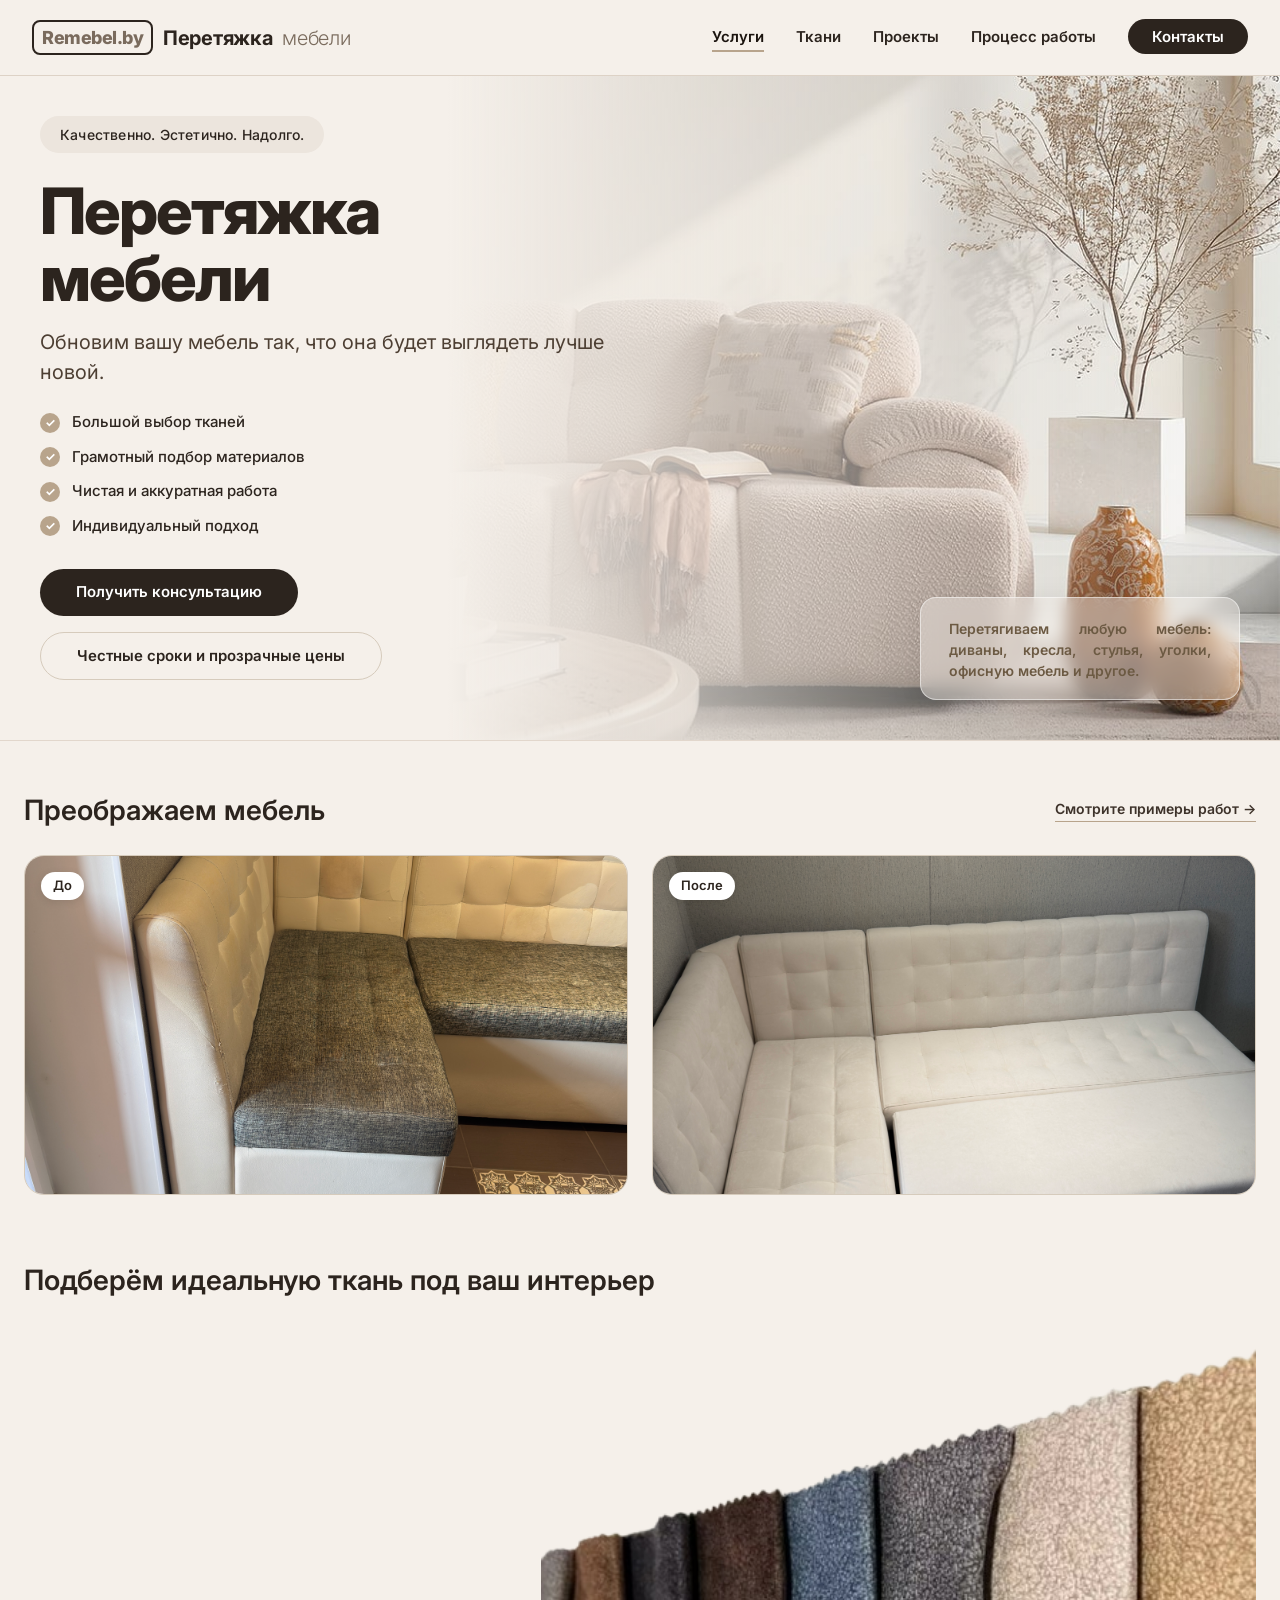
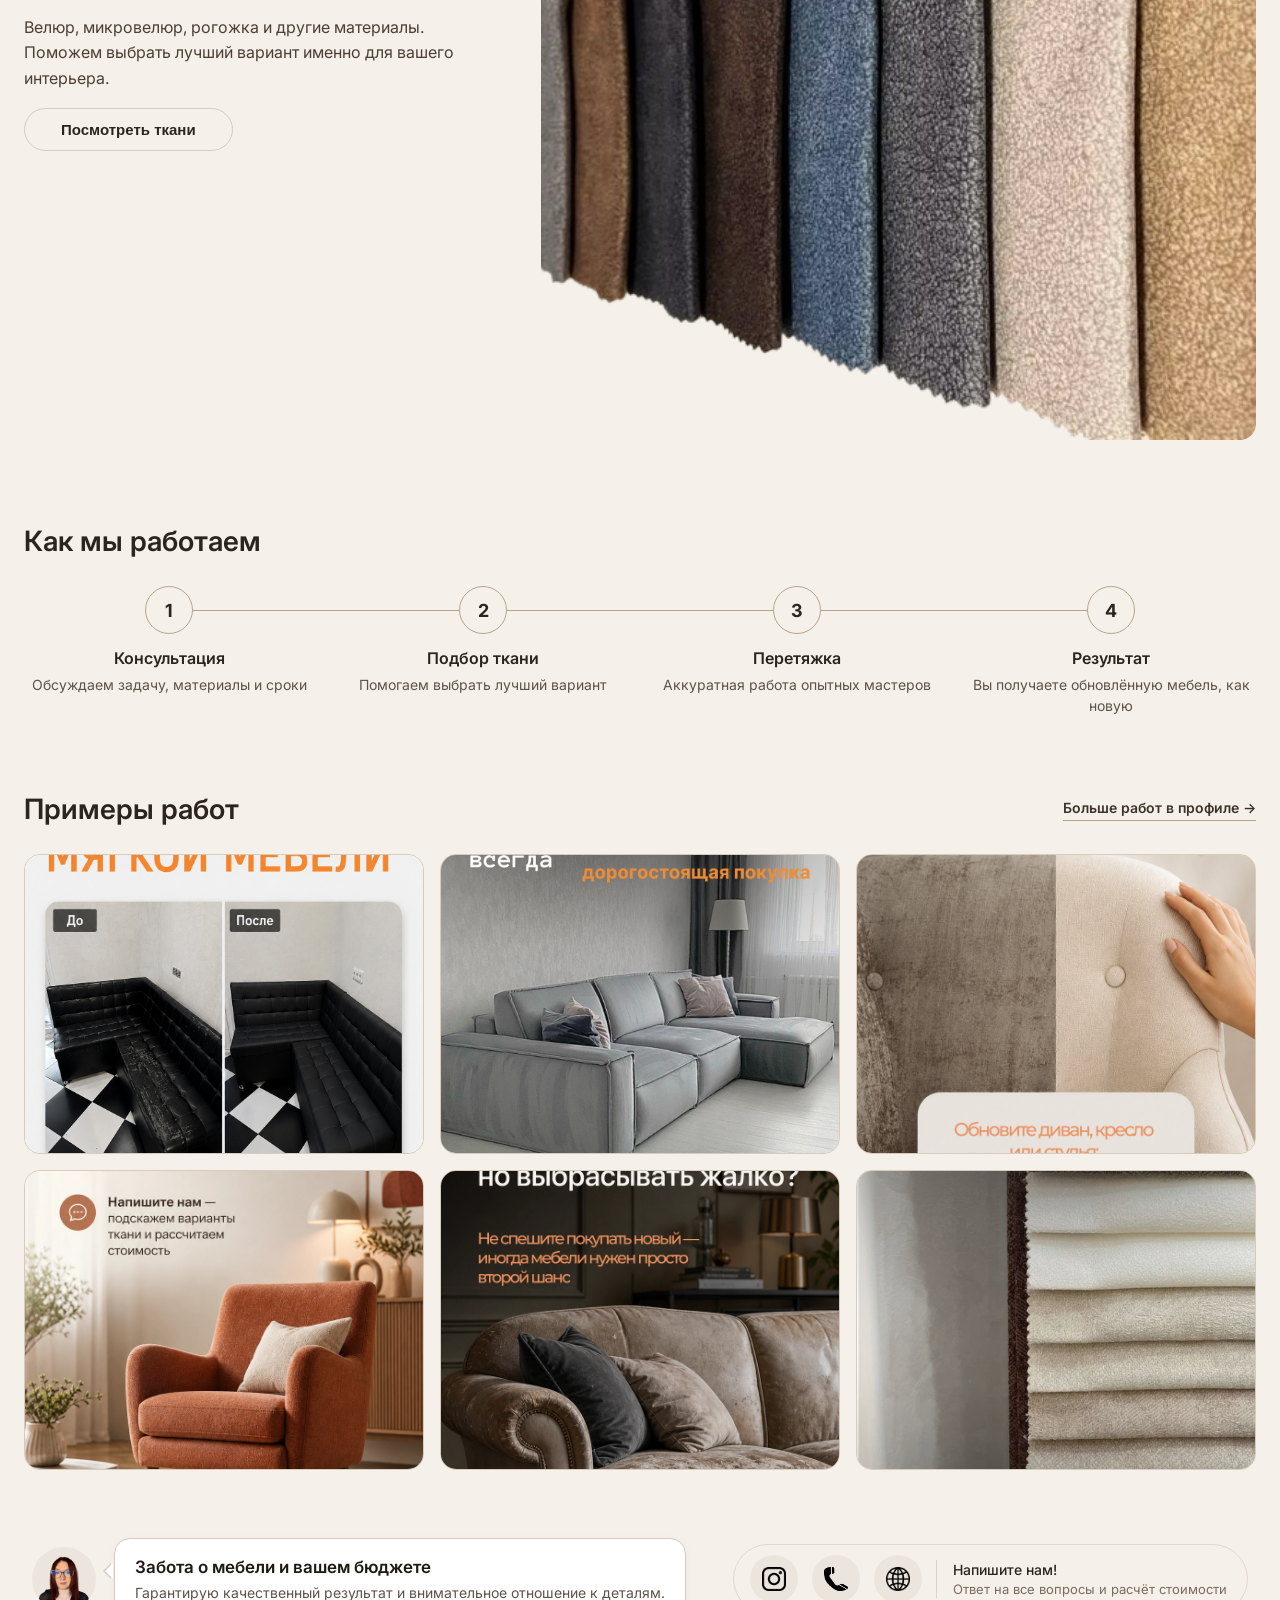
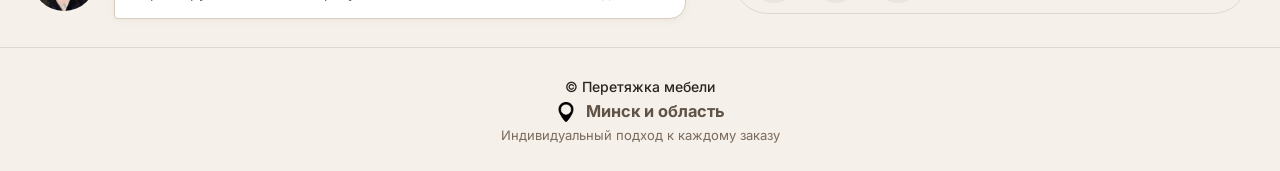
==== main.html @ e18e0e24 "initialization remebel-site" ====
<!DOCTYPE html>
<html lang="ru">
<head>
    <meta charset="UTF-8" />
    <meta name="viewport" content="width=device-width, initial-scale=1.0" />
    <title>Перетяжка мебели | Ремонт мебели</title>
    <link rel="preconnect" href="https://fonts.googleapis.com" />
    <link rel="preconnect" href="https://fonts.gstatic.com" crossorigin />
    <link href="https://fonts.googleapis.com/css2?family=Inter:opsz,wght@14..32,300;14..32,400;14..32,500;14..32,600;14..32,700;14..32,800&display=swap" rel="stylesheet" />
    <style>
        * {
            margin: 0;
            padding: 0;
            box-sizing: border-box;
        }

        body {
            font-family: 'Inter', sans-serif;
            background: #f5f0ea;
            color: #2c241e;
            padding-top: 76px;
            line-height: 1.5;
        }

        .container {
            max-width: 1400px;
            margin: 0 auto;
            padding: 0 24px;
        }

        /* ===== ШАПКА ===== */
        .navbar {
            position: fixed;
            top: 0;
            left: 0;
            width: 100%;
            background: #f5f0ea;
            border-bottom: 1px solid #ddd2c6;
            padding: 0 32px;
            height: 76px;
            display: flex;
            align-items: center;
            justify-content: space-between;
            z-index: 1000;
            font-size: 15px;
        }

        .nav-logo {
            display: flex;
            align-items: center;
            gap: 10px;
            font-weight: 700;
            font-size: 20px;
            color: #2c241e;
            text-decoration: none;
            letter-spacing: -0.3px;
            flex-shrink: 0;
        }

        .nav-logo .logo-icon {
            font-size: 18px;
            display: inline-block;
            border: 2px solid #2c241e;
            border-radius: 8px;
            padding: 2px 8px;
            font-weight: 800;
            letter-spacing: -0.5px;
        }

        .nav-logo span {
            font-weight: 300;
            color: #7a6b5d;
        }

        .nav-links {
            display: flex;
            gap: 32px;
            list-style: none;
            align-items: center;
        }

        .nav-links a {
            text-decoration: none;
            color: #2c241e;
            font-weight: 600;
            font-size: 15px;
            border-bottom: 2px solid transparent;
            padding-bottom: 4px;
            transition: 0.2s;
            white-space: nowrap;
        }

        .nav-links a:hover,
        .nav-links a.active {
            border-bottom-color: #b8a48c;
            color: #1a130e;
        }

        .nav-links .contact-link {
            background: #2c241e;
            color: #fff;
            padding: 8px 24px;
            border-radius: 40px;
            border-bottom: none;
            font-weight: 600;
            transition: background 0.2s;
        }

        .nav-links .contact-link:hover {
            background: #4a3d34;
            border-bottom: none;
        }

        .nav-toggle {
            display: none;
            font-size: 26px;
            background: none;
            border: none;
            cursor: pointer;
            color: #2c241e;
            padding: 8px;
            flex-shrink: 0;
        }

        @media (max-width: 992px) {
            .nav-links {
                gap: 20px;
            }
        }

        @media (max-width: 768px) {
            .navbar {
                padding: 0 16px;
                height: 64px;
                flex-wrap: nowrap;
            }
            body {
                padding-top: 64px;
            }
            .nav-logo {
                font-size: 16px;
            }
            .nav-logo .logo-icon {
                font-size: 14px;
                padding: 1px 6px;
            }

            .nav-links {
                display: none;
                position: absolute;
                top: 64px;
                left: 0;
                width: 100%;
                flex-direction: column;
                align-items: center;
                padding: 20px 16px 24px;
                gap: 14px;
                background: #f5f0ea;
                border-bottom: 1px solid #ddd2c6;
                box-shadow: 0 8px 24px rgba(0, 0, 0, 0.06);
                z-index: 999;
            }
            .nav-links.open {
                display: flex;
            }
            .nav-links a {
                font-size: 16px;
                padding: 6px 0;
                white-space: normal;
            }
            .nav-links .contact-link {
                background: #2c241e;
                color: #fff;
                padding: 10px 32px;
                border-radius: 40px;
                border-bottom: none;
            }
            .nav-links .contact-link:hover {
                background: #4a3d34;
                border-bottom: none;
            }
            .nav-toggle {
                display: block;
            }
        }

        @media (max-width: 480px) {
            .nav-logo {
                font-size: 14px;
                gap: 6px;
            }
            .nav-logo .logo-icon {
                font-size: 12px;
                padding: 1px 5px;
            }
            .navbar {
                padding: 0 12px;
                height: 56px;
            }
            body {
                padding-top: 56px;
            }
            .nav-links {
                top: 56px;
                padding: 16px 12px 20px;
                gap: 12px;
            }
            .nav-links a {
                font-size: 15px;
            }
            .nav-links .contact-link {
                padding: 8px 24px;
                font-size: 14px;
            }
        }

        /* ===== ГЕРОЙ С ОВЕРЛЕЕМ ===== */
        .hero-wrapper {
            position: relative;
            border-bottom: 1px solid #e2d7cc;
            background: #f5f0ea;
        }

        .hero {
            position: relative;
            padding: 40px 0 60px;
            min-height: 500px;
            display: flex;
            align-items: center;
            overflow: hidden;
            background: linear-gradient(90deg, #f5f0ea 35%, rgba(245, 240, 234, 0) 100%), url('./images/diwan.jpg') right center/contain no-repeat;
        }

        .hero-content {
            position: relative;
            z-index: 2;
            width: 100%;
            color: #2c241e;
            text-align: left;
            display: flex;
            justify-content: flex-start;
            padding-left: 40px;
        }

        .hero-inner {
            max-width: 600px;
        }

        .hero .hero-badge {
            display: inline-block;
            background: #ece5dd;
            padding: 8px 20px;
            border-radius: 40px;
            font-size: 14px;
            font-weight: 500;
            color: #2c241e;
            letter-spacing: 0.2px;
            margin-bottom: 24px;
        }

        .hero h1 {
            font-size: 64px;
            font-weight: 800;
            letter-spacing: -2px;
            line-height: 1.05;
            margin-bottom: 16px;
        }

        .hero .subhead {
            font-size: 20px;
            font-weight: 400;
            color: #4d3f33;
            margin-bottom: 24px;
        }

        .hero-features {
            list-style: none;
            margin-bottom: 32px;
            display: flex;
            flex-direction: column;
            gap: 12px;
        }

        .hero-features li {
            display: flex;
            align-items: center;
            gap: 12px;
            font-size: 15px;
            font-weight: 500;
        }

        .hero-features li::before {
            content: '✓';
            display: inline-flex;
            align-items: center;
            justify-content: center;
            width: 20px;
            height: 20px;
            background: #b8a48c;
            border-radius: 50%;
            font-size: 12px;
            font-weight: 700;
            color: #fff;
            flex-shrink: 0;
        }

        .hero-buttons {
            display: flex;
            flex-wrap: wrap;
            gap: 16px;
            align-items: center;
        }

        .btn {
            display: inline-block;
            background: #2c241e;
            color: #fff;
            padding: 12px 36px;
            border-radius: 40px;
            font-weight: 600;
            font-size: 15px;
            text-decoration: none;
            border: none;
            cursor: pointer;
            transition: background 0.2s, transform 0.1s;
            text-align: center;
        }

        .btn:hover {
            background: #4a3d34;
            transform: scale(1.02);
        }

        .btn-outline {
            background: transparent;
            color: #2c241e;
            border: 1px solid #d6cbbc;
        }

        .btn-outline:hover {
            background: #ece5dd;
            border-color: #b8a48c;
        }

        .furniture-label {
            position: absolute;
            bottom: 40px;
            right: 40px;
            z-index: 10;
            background: rgba(245, 240, 234, 0.4);
            backdrop-filter: blur(8px);
            -webkit-backdrop-filter: blur(8px);
            padding: 18px 28px;
            border-radius: 16px;
            border: 1px solid rgba(255, 255, 255, 0.5);
            box-shadow: 0 8px 32px rgba(0, 0, 0, 0.1);
            font-size: 20px;
            font-weight: 600;
            color: #2c241e;
            letter-spacing: -0.3px;
            pointer-events: none;
            max-width: 320px;
            text-align: right;
        }

        .furniture-label small {
            display: block;
            font-weight: 600;
            font-size: 14px;
            text-align: justify;
            color: #6c5a43;
            margin-top: 2px;
            letter-spacing: 0;
        }

        @media (max-width: 1200px) {
            .hero h1 {
                font-size: 52px;
            }
        }

        @media (max-width: 992px) {
            .hero {
                background: #f5f0ea;
                padding: 30px 0 50px;
                min-height: auto;
            }
            .hero-content {
                padding-left: 24px;
            }
            .hero h1 {
                font-size: 44px;
            }
            .hero .subhead {
                font-size: 18px;
            }
            .furniture-label {
                bottom: 24px;
                right: 24px;
                padding: 14px 20px;
                font-size: 17px;
                max-width: 260px;
            }
            .furniture-label small {
                font-size: 13px;
            }
        }

        @media (max-width: 768px) {
            .hero {
                padding: 20px 0 40px;
            }
            .hero-content {
                padding-left: 0;
            }
            .hero-inner {
                max-width: 100%;
            }
            .hero h1 {
                font-size: 36px;
                letter-spacing: -1px;
            }
            .hero .subhead {
                font-size: 17px;
            }
            .hero .hero-badge {
                font-size: 12px;
                padding: 6px 16px;
                margin-bottom: 16px;
            }
            .hero-features li {
                font-size: 14px;
            }
            .hero-buttons {
                flex-direction: column;
                align-items: stretch;
                width: 100%;
            }
            .hero-buttons .btn {
                text-align: center;
                width: 100%;
            }
            .furniture-label {
                position: relative;
                bottom: auto;
                right: auto;
                margin-top: 20px;
                padding: 16px 20px;
                font-size: 16px;
                max-width: 100%;
                text-align: center;
                backdrop-filter: blur(4px);
                -webkit-backdrop-filter: blur(4px);
                border: 1px solid rgba(255, 255, 255, 0.3);
            }
            .furniture-label small {
                text-align: center;
                font-size: 13px;
            }
            .hero-wrapper .container {
                padding: 0 16px;
            }
        }

        @media (max-width: 480px) {
            .hero h1 {
                font-size: 28px;
            }
            .hero .subhead {
                font-size: 15px;
            }
            .hero .hero-badge {
                font-size: 11px;
                padding: 4px 14px;
            }
            .hero-features li {
                font-size: 13px;
                gap: 10px;
            }
            .hero-features li::before {
                width: 18px;
                height: 18px;
                font-size: 10px;
            }
            .btn {
                padding: 10px 24px;
                font-size: 14px;
            }
            .furniture-label {
                padding: 12px 16px;
                font-size: 14px;
            }
            .furniture-label small {
                font-size: 12px;
            }
        }

        /* ===== ОБЩИЕ ===== */
        .section-title {
            font-size: 28px;
            font-weight: 600;
            margin-bottom: 24px;
            display: flex;
            justify-content: space-between;
            align-items: center;
            flex-wrap: wrap;
            gap: 12px;
        }

        .section-link {
            font-size: 14px;
            color: #3d322a;
            text-decoration: none;
            border-bottom: 1px solid #b8a48c;
            padding-bottom: 2px;
            white-space: nowrap;
        }

        .scroll-margin {
            scroll-margin-top: 90px;
        }

        @media (max-width: 768px) {
            .section-title {
                font-size: 22px;
            }
            .section-link {
                font-size: 13px;
                white-space: normal;
            }
        }

        @media (max-width: 480px) {
            .section-title {
                font-size: 19px;
                gap: 8px;
            }
            .section-link {
                font-size: 12px;
            }
            .container {
                padding: 0 16px;
            }
        }

        /* ===== ДО / ПОСЛЕ ===== */
        .ba-section {
            padding: 48px 0 32px;
            background: #f5f0ea;
        }

        .ba-grid {
            display: grid;
            grid-template-columns: 1fr 1fr;
            gap: 24px;
        }

        .ba-card {
            position: relative;
            border-radius: 20px;
            overflow: hidden;
            border: 1px solid #d6cbbc;
            background: #d9cec2;
            aspect-ratio: 16/9;
            cursor: pointer;
        }

        .ba-card img {
            width: 100%;
            height: 100%;
            object-fit: cover;
            transition: 0.3s;
        }

        .ba-card:hover img {
            transform: scale(1.03);
        }

        .ba-label {
            position: absolute;
            top: 16px;
            left: 16px;
            background: #fff;
            padding: 4px 12px;
            border-radius: 20px;
            font-size: 13px;
            font-weight: 600;
            box-shadow: 0 2px 8px rgba(0, 0, 0, 0.1);
        }

        @media (max-width: 768px) {
            .ba-section {
                padding: 32px 0 24px;
            }
            .ba-grid {
                grid-template-columns: 1fr;
                gap: 16px;
            }
        }

        @media (max-width: 480px) {
            .ba-section {
                padding: 24px 0 16px;
            }
            .ba-grid {
                gap: 12px;
            }
            .ba-label {
                font-size: 11px;
                padding: 3px 10px;
                top: 10px;
                left: 10px;
            }
        }

        /* ===== ТКАНИ — ОСНОВНОЙ БЛОК ===== */
        .fabric-section {
            padding: 32px 0 16px;
        }

        .fabric-content {
            display: flex;
            align-items: center;
            gap: 40px;
            margin-bottom: 16px;
        }

        .fabric-text {
            flex: 0.8;
            display: flex;
            flex-direction: column;
            align-items: flex-start;
            gap: 16px;
            text-align: left;
            order: 1;
        }

        .fabric-text p {
            color: #4d3f33;
            line-height: 1.6;
        }

        .fabric-image {
            flex: 1.2;
            overflow: hidden;
            order: 2;
        }

        .fabric-image img {
            width: 100%;
            height: auto;
            display: block;
            border-radius: 16px;
        }

        @media (max-width: 992px) {
            .fabric-content {
                gap: 30px;
            }
            .fabric-text {
                flex: 1;
            }
            .fabric-image {
                flex: 1;
            }
        }

        @media (max-width: 768px) {
            .fabric-section {
                padding: 24px 0 12px;
            }
            .fabric-content {
                flex-direction: column;
                gap: 20px;
            }
            .fabric-text {
                order: 1;
                width: 100%;
                align-items: flex-start;
            }
            .fabric-text p {
                font-size: 15px;
            }
            .fabric-image {
                order: 2;
                width: 100%;
            }
            .fabric-image img {
                border-radius: 12px;
            }
        }

        @media (max-width: 480px) {
            .fabric-section {
                padding: 16px 0 8px;
            }
            .fabric-content {
                gap: 14px;
            }
            .fabric-text p {
                font-size: 14px;
            }
            .fabric-text .btn {
                width: 100%;
                text-align: center;
            }
        }

        /* ===== МОДАЛЬНОЕ ОКНО С ТКАНЯМИ ===== */
        .fabric-overlay {
            display: none;
            position: fixed;
            top: 0;
            left: 0;
            width: 100%;
            height: 100%;
            background: rgba(0, 0, 0, 0.7);
            backdrop-filter: blur(6px);
            z-index: 9999;
            justify-content: center;
            align-items: center;
            padding: 40px 20px;
            animation: fadeIn 0.3s ease;
        }

        .fabric-overlay.open {
            display: flex;
        }

        @keyframes fadeIn {
            from {
                opacity: 0;
                transform: scale(0.96);
            }
            to {
                opacity: 1;
                transform: scale(1);
            }
        }

        .fabric-modal {
            background: #f5f0ea;
            border-radius: 28px;
            max-width: 1000px;
            width: 100%;
            max-height: 90vh;
            overflow-y: auto;
            padding: 28px 32px 36px;
            position: relative;
            box-shadow: 0 30px 60px rgba(0, 0, 0, 0.3);
            border: 1px solid #e2d7cc;
        }

        .fabric-modal::-webkit-scrollbar {
            width: 6px;
        }
        .fabric-modal::-webkit-scrollbar-track {
            background: #e2d7cc;
            border-radius: 10px;
        }
        .fabric-modal::-webkit-scrollbar-thumb {
            background: #b8a48c;
            border-radius: 10px;
        }

        .fabric-modal .modal-close {
            position: absolute;
            top: 16px;
            right: 20px;
            font-size: 28px;
            background: none;
            border: none;
            cursor: pointer;
            color: #2c241e;
            opacity: 0.5;
            transition: 0.2s;
            line-height: 1;
        }

        .fabric-modal .modal-close:hover {
            opacity: 1;
            transform: rotate(90deg);
        }

        .fabric-modal h2 {
            font-size: 24px;
            font-weight: 600;
            margin-bottom: 6px;
        }

        .fabric-modal .sub {
            color: #7a6b5d;
            font-size: 14px;
            margin-bottom: 20px;
        }

        .fabric-modal-grid {
            display: grid;
            grid-template-columns: repeat(4, 1fr);
            gap: 14px;
        }

        .fabric-modal-card {
            background: #fff;
            border-radius: 14px;
            overflow: hidden;
            border: 1px solid #e2d7cc;
            transition: 0.3s;
            cursor: pointer;
        }

        .fabric-modal-card:hover {
            transform: translateY(-3px);
            box-shadow: 0 6px 20px rgba(0, 0, 0, 0.08);
            border-color: #b8a48c;
        }

        .fabric-modal-card img {
            width: 100%;
            height: 120px;
            object-fit: cover;
            display: block;
        }

        .fabric-modal-card .info {
            padding: 10px 14px 14px;
        }

        .fabric-modal-card .info h4 {
            font-size: 14px;
            font-weight: 600;
            margin-bottom: 2px;
        }

        .fabric-modal-card .info p {
            font-size: 12px;
            color: #7a6b5d;
            line-height: 1.3;
        }

        @media (max-width: 992px) {
            .fabric-modal-grid {
                grid-template-columns: repeat(3, 1fr);
            }
            .fabric-modal {
                padding: 24px 24px 30px;
            }
        }

        @media (max-width: 700px) {
            .fabric-modal-grid {
                grid-template-columns: repeat(2, 1fr);
                gap: 12px;
            }
            .fabric-modal-card img {
                height: 100px;
            }
            .fabric-modal {
                padding: 20px 18px 24px;
                border-radius: 20px;
                max-height: 85vh;
            }
            .fabric-modal h2 {
                font-size: 20px;
            }
            .fabric-modal .sub {
                font-size: 13px;
            }
        }

        @media (max-width: 480px) {
            .fabric-overlay {
                padding: 16px 10px;
            }
            .fabric-modal {
                padding: 16px 12px 20px;
                border-radius: 16px;
            }
            .fabric-modal-grid {
                grid-template-columns: 1fr 1fr;
                gap: 8px;
            }
            .fabric-modal-card img {
                height: 80px;
            }
            .fabric-modal-card .info {
                padding: 6px 10px 10px;
            }
            .fabric-modal-card .info h4 {
                font-size: 12px;
            }
            .fabric-modal-card .info p {
                font-size: 10px;
            }
            .fabric-modal h2 {
                font-size: 17px;
            }
            .fabric-modal .sub {
                font-size: 12px;
                margin-bottom: 14px;
            }
            .fabric-modal .modal-close {
                top: 10px;
                right: 14px;
                font-size: 22px;
            }
        }

        /* ===== ПРОЦЕСС ===== */
        .steps-section {
            padding: 48px 0 40px;
            background: #f5f0ea;
        }

        .steps-grid {
            display: grid;
            grid-template-columns: repeat(4, 1fr);
            gap: 24px;
            position: relative;
        }

        .steps-grid::before {
            content: '';
            position: absolute;
            top: 24px;
            left: 10%;
            right: 10%;
            height: 1px;
            background: #b8a48c;
            z-index: 0;
        }

        .step-card {
            position: relative;
            z-index: 1;
            text-align: center;
            padding-top: 0;
        }

        .step-num {
            display: inline-flex;
            align-items: center;
            justify-content: center;
            width: 48px;
            height: 48px;
            background: #f5f0ea;
            border: 1px solid #b8a48c;
            border-radius: 50%;
            font-weight: 700;
            font-size: 18px;
            margin-bottom: 12px;
            color: #2c241e;
        }

        .step-card h4 {
            font-weight: 600;
            font-size: 16px;
            margin-bottom: 4px;
        }

        .step-card p {
            font-size: 14px;
            color: #5f5246;
        }

        @media (max-width: 992px) {
            .steps-grid {
                gap: 16px;
            }
        }

        @media (max-width: 768px) {
            .steps-section {
                padding: 32px 0 28px;
            }
            .steps-grid {
                grid-template-columns: repeat(2, 1fr);
                gap: 20px;
            }
            .steps-grid::before {
                display: none;
            }
            .step-card {
                padding: 0 8px;
            }
            .step-card h4 {
                font-size: 15px;
            }
            .step-card p {
                font-size: 13px;
            }
        }

        @media (max-width: 480px) {
            .steps-section {
                padding: 24px 0 20px;
            }
            .steps-grid {
                grid-template-columns: 1fr 1fr;
                gap: 14px;
            }
            .step-num {
                width: 40px;
                height: 40px;
                font-size: 15px;
                margin-bottom: 8px;
            }
            .step-card h4 {
                font-size: 13px;
            }
            .step-card p {
                font-size: 12px;
            }
        }

        /* ===== ГАЛЕРЕЯ ===== */
        .gallery-section {
            padding: 32px 0 16px;
        }

        .gallery-grid {
            display: grid;
            grid-template-columns: repeat(3, 1fr);
            gap: 16px;
        }

        .gallery-grid .gallery-item {
            border-radius: 16px;
            overflow: hidden;
            border: 1px solid #d6cbbc;
            background: #d9cec2;
            aspect-ratio: 4/3;
            cursor: pointer;
            transition: 0.3s;
        }

        .gallery-grid .gallery-item:hover {
            transform: scale(1.02);
            box-shadow: 0 8px 24px rgba(0, 0, 0, 0.08);
        }

        .gallery-grid .gallery-item img {
            width: 100%;
            height: 100%;
            object-fit: cover;
            display: block;
        }

        @media (max-width: 992px) {
            .gallery-grid {
                grid-template-columns: repeat(3, 1fr);
                gap: 12px;
            }
        }

        @media (max-width: 768px) {
            .gallery-section {
                padding: 24px 0 12px;
            }
            .gallery-grid {
                grid-template-columns: repeat(2, 1fr);
                gap: 12px;
            }
        }

        @media (max-width: 480px) {
            .gallery-section {
                padding: 16px 0 8px;
            }
            .gallery-grid {
                grid-template-columns: 1fr 1fr;
                gap: 8px;
            }
            .gallery-grid .gallery-item {
                border-radius: 10px;
            }
        }

        /* ===== НИЖНИЙ БЛОК ===== */
        .bottom-section {
            display: flex;
            justify-content: space-between;
            align-items: center;
            border-radius: 24px;
            padding: 28px 32px;
            margin: 24px 0 0;
            gap: 20px;
            flex-wrap: wrap;
        }

        .bottom-section .container {
            display: flex;
            justify-content: space-between;
            align-items: center;
            gap: 20px;
            flex-wrap: wrap;
            width: 100%;
            padding: 0;
        }

        .bottom-info {
            display: flex;
            gap: 18px;
            align-items: center;
            position: relative;
        }

        .avatar {
            width: 64px;
            height: 64px;
            border-radius: 50%;
            background: #ece5dd;
            display: flex;
            align-items: center;
            justify-content: center;
            font-size: 32px;
            overflow: hidden;
            flex-shrink: 0;
        }

        .avatar img {
            width: 100%;
            height: 100%;
            object-fit: cover;
        }

        .speech-bubble {
            background: #fff;
            padding: 16px 20px;
            border-radius: 16px 16px 16px 4px;
            border: 1px solid #d6cbbc;
            position: relative;
            box-shadow: 0 2px 8px rgba(0, 0, 0, 0.04);
        }

        .speech-bubble::before {
            content: '';
            position: absolute;
            left: -10px;
            top: 24px;
            border: 8px solid transparent;
            border-right-color: #fff;
            border-left: 0;
            z-index: 1;
        }

        .speech-bubble::after {
            content: '';
            position: absolute;
            left: -12px;
            top: 24px;
            border: 8px solid transparent;
            border-right-color: #d6cbbc;
            border-left: 0;
            z-index: 0;
        }

        .speech-bubble h3 {
            font-size: 17px;
            font-weight: 600;
            margin-bottom: 2px;
            color: #1f1813;
        }

        .speech-bubble p {
            font-size: 14px;
            color: #5f5246;
            margin: 0;
            line-height: 1.4;
        }

        .bottom-contacts {
            display: flex;
            gap: 14px;
            align-items: center;
            flex-wrap: wrap;
            border: 1px solid #e2d7cc;
            border-radius: 60px;
            padding: 10px 20px 10px 16px;
        }

        .contact-button {
            display: inline-flex;
            align-items: center;
            justify-content: center;
            width: 48px;
            height: 48px;
            background: #ece5dd;
            border-radius: 50%;
            color: #2c241e;
            text-decoration: none;
            font-size: 20px;
            transition: 0.2s;
            border: none;
            cursor: pointer;
            flex-shrink: 0;
        }

        .contact-button:hover {
            background: #b8a48c;
            color: #fff;
        }

        .contact-button img {
            width: 24px;
            height: 24px;
            display: block;
        }

        .bottom-label {
            font-size: 14px;
            line-height: 1.4;
            color: #2c241e;
            font-weight: 500;
            padding-left: 4px;
            border-left: 1px solid #ddd2c6;
            padding-left: 16px;
        }

        .bottom-label span {
            display: block;
            font-weight: 400;
            font-size: 13px;
            color: #7a6b5d;
        }

        @media (max-width: 992px) {
            .bottom-section .container {
                flex-direction: column;
                align-items: stretch;
            }
            .bottom-info {
                width: 100%;
            }
            .bottom-contacts {
                width: 100%;
                justify-content: center;
                border-radius: 40px;
                padding: 12px 16px;
            }
        }

        @media (max-width: 768px) {
            .bottom-section {
                padding: 20px 16px;
                margin: 16px 0 0;
                border-radius: 16px;
            }
            .bottom-section .container {
                gap: 16px;
            }
            .bottom-info {
                flex-direction: column;
                align-items: center;
                width: 100%;
                gap: 12px;
            }
            .speech-bubble {
                width: 100%;
                text-align: left;
                padding: 14px 16px;
                border-radius: 12px 12px 12px 4px;
            }
            .speech-bubble::before {
                left: 20px;
                top: -16px;
                border: 8px solid transparent;
                border-bottom-color: #fff;
                border-top: 0;
                border-right-color: transparent;
            }
            .speech-bubble::after {
                left: 18px;
                top: -18px;
                border: 8px solid transparent;
                border-bottom-color: #d6cbbc;
                border-top: 0;
                border-right-color: transparent;
            }
            .speech-bubble h3 {
                font-size: 15px;
            }
            .speech-bubble p {
                font-size: 13px;
            }
            .bottom-contacts {
                margin-top: 0;
                width: 100%;
                border-radius: 40px;
                padding: 10px 14px;
                gap: 10px;
                justify-content: center;
                flex-wrap: wrap;
            }
            .contact-button {
                width: 44px;
                height: 44px;
            }
            .contact-button img {
                width: 20px;
                height: 20px;
            }
            .bottom-label {
                border-left: none;
                padding-left: 0;
                text-align: center;
                font-size: 13px;
                width: 100%;
                border-top: 1px solid #e2d7cc;
                padding-top: 10px;
                margin-top: 4px;
            }
            .bottom-label span {
                font-size: 12px;
            }
        }

        @media (max-width: 480px) {
            .bottom-section {
                padding: 16px 12px;
                margin: 12px 0 0;
                border-radius: 12px;
            }
            .bottom-section .container {
                gap: 12px;
            }
            .avatar {
                width: 52px;
                height: 52px;
            }
            .speech-bubble {
                padding: 12px 14px;
            }
            .speech-bubble h3 {
                font-size: 14px;
            }
            .speech-bubble p {
                font-size: 12px;
            }
            .contact-button {
                width: 38px;
                height: 38px;
            }
            .contact-button img {
                width: 18px;
                height: 18px;
            }
            .bottom-contacts {
                padding: 8px 12px;
                gap: 8px;
                border-radius: 30px;
            }
            .bottom-label {
                font-size: 12px;
                padding-top: 8px;
            }
            .bottom-label span {
                font-size: 11px;
            }
        }

        /* ===== ФУТЕР ===== */
        .footer {
            border-top: 1px solid #e2d7cc;
            padding: 28px 0 24px;
            text-align: center;
            color: #5f5246;
            font-size: 14px;
        }

        .footer p {
            margin-bottom: 2px;
        }

        .footer .copy {
            font-weight: 500;
            color: #2c241e;
        }

        .footer .tagline {
            font-size: 13px;
            color: #7a6b5d;
            margin-top: 2px;
        }

        .footer .location-dot {
            display: inline-block;
            width: 20px;
            height: 20px;
            margin-right: 6px;
            vertical-align: middle;
            position: relative;
            top: -1px;
        }

        @media (max-width: 480px) {
            .footer {
                padding: 20px 0 16px;
                font-size: 13px;
            }
            .footer .copy {
                font-size: 14px;
            }
            .footer .tagline {
                font-size: 12px;
            }
            .footer h3 {
                font-size: 16px;
            }
        }

        /* ===== ЛАЙТБОКС ===== */
        .lightbox-overlay {
            position: fixed;
            top: 0;
            left: 0;
            width: 100%;
            height: 100%;
            background: rgba(0, 0, 0, 0.85);
            backdrop-filter: blur(4px);
            display: none;
            justify-content: center;
            align-items: center;
            z-index: 9998;
            padding: 2rem;
            cursor: pointer;
        }

        .lightbox-overlay.active {
            display: flex;
        }

        .lightbox-overlay img {
            max-width: 90vw;
            max-height: 85vh;
            object-fit: contain;
            border-radius: 20px;
            box-shadow: 0 20px 50px rgba(0, 0, 0, 0.5);
            border: 2px solid rgba(255, 255, 255, 0.15);
            cursor: default;
        }

        .lightbox-close {
            position: absolute;
            top: 30px;
            right: 40px;
            font-size: 40px;
            color: #fff;
            cursor: pointer;
            opacity: 0.7;
            transition: 0.2s;
            background: none;
            border: none;
            line-height: 1;
        }

        .lightbox-close:hover {
            opacity: 1;
            transform: scale(1.1);
        }

        @media (max-width: 768px) {
            .lightbox-overlay {
                padding: 1rem;
            }
            .lightbox-close {
                top: 20px;
                right: 20px;
                font-size: 32px;
            }
            .lightbox-overlay img {
                max-width: 95vw;
                max-height: 80vh;
                border-radius: 12px;
            }
        }

        @media (max-width: 480px) {
            .lightbox-overlay {
                padding: 0.5rem;
            }
            .lightbox-close {
                top: 12px;
                right: 16px;
                font-size: 28px;
            }
            .lightbox-overlay img {
                border-radius: 8px;
                max-height: 85vh;
            }
        }
    </style>
</head>
<body>

    <nav class="navbar" id="navbar">
        <a href="#" class="nav-logo">
            <span class="logo-icon">Remebel.by</span>
            Перетяжка <span>мебели</span>
        </a>
        <button class="nav-toggle" id="navToggle" aria-label="Меню">☰</button>
        <ul class="nav-links" id="navLinks">
            <li><a href="#services" class="active">Услуги</a></li>
            <li><a href="#fabric">Ткани</a></li>
            <li><a href="#gallery">Проекты</a></li>
            <li><a href="#about">Процесс работы</a></li>
            <li><a href="#consult" class="contact-link">Контакты</a></li>
        </ul>
    </nav>

    <main>

        <div class="hero-wrapper">

            <div class="furniture-label">
                <small>Перетягиваем любую мебель:
                диваны, кресла, стулья, уголки, офисную мебель и другое.</small>
            </div>

            <header class="hero" id="hero">
                <div class="container hero-content">
                    <div class="hero-inner">
                        <span class="hero-badge">Качественно. Эстетично. Надолго.</span>
                        <h1>Перетяжка<br>мебели</h1>
                        <p class="subhead">Обновим вашу мебель так, что она будет выглядеть лучше новой.</p>
                        <ul class="hero-features">
                            <li>Большой выбор тканей</li>
                            <li>Грамотный подбор материалов</li>
                            <li>Чистая и аккуратная работа</li>
                            <li>Индивидуальный подход</li>
                        </ul>
                        <div class="hero-buttons">
                            <a href="#consult" class="btn">Получить консультацию</a>
                            <a href="#" class="btn btn-outline">Честные сроки и прозрачные цены</a>
                        </div>
                    </div>
                </div>
            </header>
        </div>
        <section class="ba-section scroll-margin" id="services">
            <div class="container">
                <h2 class="section-title">
                    Преображаем мебель
                    <a href="#gallery" class="section-link">Смотрите примеры работ →</a>
                </h2>
                <div class="ba-grid">
                    <div class="ba-card" onclick="openLightbox(this.querySelector('img').src)">
                        <div class="ba-label">До</div>
                        <img src="./images/IMG_1735.JPG" alt="мебель до" onerror="this.src='./images/OurWork02.PNG'" />
                    </div>
                    <div class="ba-card" onclick="openLightbox(this.querySelector('img').src)">
                        <div class="ba-label">После</div>
                        <img src="./images/IMG_1737.JPG" alt="мебель после" onerror="this.src='./images/OurWork03.PNG'" />
                    </div>
                </div>
            </div>
        </section>

        <section class="fabric-section scroll-margin" id="fabric">
            <div class="container">
                <h2 class="section-title">Подберём идеальную ткань под ваш интерьер</h2>
                <div class="fabric-content">
                    <div class="fabric-text">
                        <p style="color: #4d3f33; line-height: 1.6;">Велюр, микровелюр, рогожка и другие материалы. Поможем выбрать лучший вариант именно для вашего интерьера.</p>
                        <button class="btn btn-outline" id="fabricOpenBtn">Посмотреть ткани</button>
                    </div>
                    <div class="fabric-image">
                        <img src="./images/beem-preview.png" alt="Образцы тканей" />
                    </div>
                </div>
            </div>
        </section>

        <section class="steps-section scroll-margin" id="about">
            <div class="container">
                <h2 class="section-title">Как мы работаем</h2>
                <div class="steps-grid">
                    <div class="step-card">
                        <div class="step-num">1</div>
                        <h4>Консультация</h4>
                        <p>Обсуждаем задачу, материалы и сроки</p>
                    </div>
                    <div class="step-card">
                        <div class="step-num">2</div>
                        <h4>Подбор ткани</h4>
                        <p>Помогаем выбрать лучший вариант</p>
                    </div>
                    <div class="step-card">
                        <div class="step-num">3</div>
                        <h4>Перетяжка</h4>
                        <p>Аккуратная работа опытных мастеров</p>
                    </div>
                    <div class="step-card">
                        <div class="step-num">4</div>
                        <h4>Результат</h4>
                        <p>Вы получаете обновлённую мебель, как новую</p>
                    </div>
                </div>
            </div>
        </section>

        <section class="gallery-section scroll-margin" id="gallery">
            <div class="container">
                <h2 class="section-title">
                    Примеры работ
                    <a href="https://www.instagram.com/remebel.by" target="_blank" class="section-link">Больше работ в профиле →</a>
                </h2>
                <div class="gallery-grid">
                    <div class="gallery-item" onclick="openLightbox(this.querySelector('img').src)">
                        <img src="./images/OurWork02.PNG" alt="работа 1" onerror="this.outerHTML='<div style=\'width:100%;height:100%;display:flex;align-items:center;justify-content:center;background:#d9cec2;font-size:2rem;\'>📷</div>'" />
                    </div>
                    <div class="gallery-item" onclick="openLightbox(this.querySelector('img').src)">
                        <img src="./images/OurWork03.PNG" alt="работа 2" onerror="this.outerHTML='<div style=\'width:100%;height:100%;display:flex;align-items:center;justify-content:center;background:#d9cec2;font-size:2rem;\'>📷</div>'" />
                    </div>
                    <div class="gallery-item" onclick="openLightbox(this.querySelector('img').src)">
                        <img src="./images/OurWork04.PNG" alt="работа 3" onerror="this.outerHTML='<div style=\'width:100%;height:100%;display:flex;align-items:center;justify-content:center;background:#d9cec2;font-size:2rem;\'>📷</div>'" />
                    </div>
                    <div class="gallery-item" onclick="openLightbox(this.querySelector('img').src)">
                        <img src="./images/OurWork05.PNG" alt="работа 4" onerror="this.outerHTML='<div style=\'width:100%;height:100%;display:flex;align-items:center;justify-content:center;background:#d9cec2;font-size:2rem;\'>📷</div>'" />
                    </div>
                    <div class="gallery-item" onclick="openLightbox(this.querySelector('img').src)">
                        <img src="./images/OurWork06.PNG" alt="работа 5" onerror="this.outerHTML='<div style=\'width:100%;height:100%;display:flex;align-items:center;justify-content:center;background:#d9cec2;font-size:2rem;\'>📷</div>'" />
                    </div>
                    <div class="gallery-item" onclick="openLightbox(this.querySelector('img').src)">
                        <img src="./images/OurWork07.PNG" alt="работа 6" onerror="this.outerHTML='<div style=\'width:100%;height:100%;display:flex;align-items:center;justify-content:center;background:#d9cec2;font-size:2rem;\'>📷</div>'" />
                    </div>
                </div>
            </div>
        </section>

        <section id="consult" class="bottom-section scroll-margin">
            <div class="container">
                <div class="bottom-info">
                    <div class="avatar">
                        <img src="./images/employee-preview.png" alt="сотрудник" />
                    </div>
                    <div class="speech-bubble">
                        <h3>Забота о мебели и вашем бюджете</h3>
                        <p>Гарантирую качественный результат и внимательное отношение к деталям.</p>
                    </div>
                </div>
                <div class="bottom-contacts">
                    <a href="https://www.instagram.com/remebel.by" target="_blank" class="contact-button" title="Instagram"><img class="contact-logo" src="./images/insta-logo.png" alt="insta" /></a>
                    <a href="tel:+375295105403" class="contact-button" title="телефон"><img class="contact-logo" src="./images/phone-logo.png" alt="whatsapp" /></a>
                    <a href="#" target="_blank" class="contact-button" title="сайт"><img class="contact-logo" src="./images/site-logo.png" alt="telegram" /></a>
                    <div class="bottom-label">
                        Напишите нам!
                        <span>Ответ на все вопросы и расчёт стоимости</span>
                    </div>
                </div>
            </div>
        </section>

    </main>

    <footer class="footer">
        <div class="container">
            <p class="copy">© Перетяжка мебели</p>
            <h3><img src="./images/marker.png" class="location-dot"/> Минск и область</h3>
            <p class="tagline">Индивидуальный подход к каждому заказу</p>
        </div>
    </footer>

    <div class="fabric-overlay" id="fabricOverlay">
        <div class="fabric-modal">
            <button class="modal-close" id="fabricCloseBtn">✕</button>
            <h2>Выберите ткань</h2>
            <p class="sub">Нажмите на карточку, чтобы узнать подробнее</p>
            <div class="fabric-modal-grid">
                <div class="fabric-modal-card">
                    <img src="./images/fabric/velur.jpg" alt="Велюр" onerror="this.src='data:image/svg+xml,%3Csvg xmlns=%22http://www.w3.org/2000/svg%22 width=%22300%22 height=%22120%22%3E%3Crect width=%22300%22 height=%22120%22 fill=%22%23d9cec2%22/%3E%3Ctext x=%2250%25%22 y=%2250%25%22 text-anchor=%22middle%22 dy=%22.3em%22 fill=%22%237a6b5d%22 font-family=%22Inter%22 font-size=%2220%22%3EВелор%3C/text%3E%3C/svg%3E'" />
                    <div class="info">
                        <h4>Велюр</h4>
                    </div>
                </div>
                <div class="fabric-modal-card">
                    <img src="./images/fabric/microvelur.png" alt="Микровелюр" onerror="this.src='data:image/svg+xml,%3Csvg xmlns=%22http://www.w3.org/2000/svg%22 width=%22300%22 height=%22120%22%3E%3Crect width=%22300%22 height=%22120%22 fill=%22%23d9cec2%22/%3E%3Ctext x=%2250%25%22 y=%2250%25%22 text-anchor=%22middle%22 dy=%22.3em%22 fill=%22%237a6b5d%22 font-family=%22Inter%22 font-size=%2220%22%3EМикровелор%3C/text%3E%3C/svg%3E'" />
                    <div class="info">
                        <h4>Микровелюр</h4>
                    </div>
                </div>
                <div class="fabric-modal-card">
                    <img src="./images/fabric/zamha.jpg" alt="Искусственная замша" onerror="this.src='data:image/svg+xml,%3Csvg xmlns=%22http://www.w3.org/2000/svg%22 width=%22300%22 height=%22120%22%3E%3Crect width=%22300%22 height=%22120%22 fill=%22%23d9cec2%22/%3E%3Ctext x=%2250%25%22 y=%2250%25%22 text-anchor=%22middle%22 dy=%22.3em%22 fill=%22%237a6b5d%22 font-family=%22Inter%22 font-size=%2220%22%3EРогожка%3C/text%3E%3C/svg%3E'" />
                    <div class="info">
                        <h4>Искусственная замша</h4>
                    </div>
                </div>
                <div class="fabric-modal-card">
                    <img src="./images/fabric/rogozhka.png" alt="Рогожка" onerror="this.src='data:image/svg+xml,%3Csvg xmlns=%22http://www.w3.org/2000/svg%22 width=%22300%22 height=%22120%22%3E%3Crect width=%22300%22 height=%22120%22 fill=%22%23d9cec2%22/%3E%3Ctext x=%2250%25%22 y=%2250%25%22 text-anchor=%22middle%22 dy=%22.3em%22 fill=%22%237a6b5d%22 font-family=%22Inter%22 font-size=%2220%22%3EАнтикот%3C/text%3E%3C/svg%3E'" />
                    <div class="info">
                        <h4>Рогожка</h4>
                    </div>
                </div>
                <div class="fabric-modal-card">
                    <img src="./images/fabric/isskkoja.jpg" alt="Искусственная кожа" onerror="this.src='data:image/svg+xml,%3Csvg xmlns=%22http://www.w3.org/2000/svg%22 width=%22300%22 height=%22120%22%3E%3Crect width=%22300%22 height=%22120%22 fill=%22%23d9cec2%22/%3E%3Ctext x=%2250%25%22 y=%2250%25%22 text-anchor=%22middle%22 dy=%22.3em%22 fill=%22%237a6b5d%22 font-family=%22Inter%22 font-size=%2220%22%3EЖаккард%3C/text%3E%3C/svg%3E'" />
                    <div class="info">
                        <h4>Искусственная кожа</h4>
                    </div>
                </div>
                <div class="fabric-modal-card">
                    <img src="./images/fabric/microfolk.png" alt="Микрофлок" onerror="this.src='data:image/svg+xml,%3Csvg xmlns=%22http://www.w3.org/2000/svg%22 width=%22300%22 height=%22120%22%3E%3Crect width=%22300%22 height=%22120%22 fill=%22%23d9cec2%22/%3E%3Ctext x=%2250%25%22 y=%2250%25%22 text-anchor=%22middle%22 dy=%22.3em%22 fill=%22%237a6b5d%22 font-family=%22Inter%22 font-size=%2220%22%3EФлок%3C/text%3E%3C/svg%3E'" />
                    <div class="info">
                        <h4>Микрофлок</h4>
                    </div>
                </div>
                <div class="fabric-modal-card">
                    <img src="./images/fabric/shenill.png" alt="Шенилл" onerror="this.src='data:image/svg+xml,%3Csvg xmlns=%22http://www.w3.org/2000/svg%22 width=%22300%22 height=%22120%22%3E%3Crect width=%22300%22 height=%22120%22 fill=%22%23d9cec2%22/%3E%3Ctext x=%2250%25%22 y=%2250%25%22 text-anchor=%22middle%22 dy=%22.3em%22 fill=%22%237a6b5d%22 font-family=%22Inter%22 font-size=%2220%22%3EШенилл%3C/text%3E%3C/svg%3E'" />
                    <div class="info">
                        <h4>Шенилл</h4>
                    </div>
                </div>
                <div class="fabric-modal-card">
                    <img src="./images/fabric/velur.jpg" alt="Велюр с шинильной нитью" onerror="this.src='data:image/svg+xml,%3Csvg xmlns=%22http://www.w3.org/2000/svg%22 width=%22300%22 height=%22120%22%3E%3Crect width=%22300%22 height=%22120%22 fill=%22%23d9cec2%22/%3E%3Ctext x=%2250%25%22 y=%2250%25%22 text-anchor=%22middle%22 dy=%22.3em%22 fill=%22%237a6b5d%22 font-family=%22Inter%22 font-size=%2220%22%3EВелюр%3C/text%3E%3C/svg%3E'" />
                    <div class="info">
                        <h4>Велюр с шинильной нитью</h4>
                    </div>
                </div>
            </div>
        </div>
    </div>

    <div class="lightbox-overlay" id="lightbox" onclick="closeLightbox()">
        <button class="lightbox-close" onclick="event.stopPropagation(); closeLightbox();">✕</button>
        <img id="lightboxImg" src="" alt="увеличенное изображение" onclick="event.stopPropagation();" />
    </div>

    <script>
        (function() {
            // === Мобильное меню ===
            const toggle = document.getElementById('navToggle');
            const navLinks = document.getElementById('navLinks');
            if (toggle && navLinks) {
                toggle.addEventListener('click', function(e) {
                    e.stopPropagation();
                    navLinks.classList.toggle('open');
                });
                navLinks.querySelectorAll('a').forEach(link => {
                    link.addEventListener('click', () => navLinks.classList.remove('open'));
                });
            }

            // === Активная ссылка ===
            const navAnchors = document.querySelectorAll('.nav-links a');

            function setActiveLink(id) {
                navAnchors.forEach(a => {
                    a.classList.remove('active');
                    if (a.getAttribute('href') === '#' + id) a.classList.add('active');
                });
            }

            navAnchors.forEach(link => {
                link.addEventListener('click', function(e) {
                    const targetId = this.getAttribute('href').substring(1);
                    const targetEl = document.getElementById(targetId);
                    if (targetEl) {
                        e.preventDefault();
                        targetEl.scrollIntoView({ behavior: 'smooth', block: 'start' });
                        setActiveLink(targetId);
                    }
                });
            });

            // === Кнопки ===
            document.getElementById('priceBtn')?.addEventListener('click', function(e) {
                e.preventDefault();
                alert('Сроки и цены обсуждаются индивидуально. Оставьте заявку, и мы свяжемся с вами!');
            });

            // === МОДАЛЬНОЕ ОКНО С ТКАНЯМИ ===
            const overlay = document.getElementById('fabricOverlay');
            const openBtn = document.getElementById('fabricOpenBtn');
            const closeBtn = document.getElementById('fabricCloseBtn');

            if (openBtn && overlay) {
                openBtn.addEventListener('click', function(e) {
                    e.preventDefault();
                    overlay.classList.add('open');
                    document.body.style.overflow = 'hidden';
                });
            }

            if (closeBtn && overlay) {
                closeBtn.addEventListener('click', function() {
                    overlay.classList.remove('open');
                    document.body.style.overflow = '';
                });
            }

            if (overlay) {
                overlay.addEventListener('click', function(e) {
                    if (e.target === overlay) {
                        overlay.classList.remove('open');
                        document.body.style.overflow = '';
                    }
                });

                document.addEventListener('keydown', function(e) {
                    if (e.key === 'Escape' && overlay.classList.contains('open')) {
                        overlay.classList.remove('open');
                        document.body.style.overflow = '';
                    }
                });
            }

        })();

        // === ЛАЙТБОКС ===
        function openLightbox(src) {
            const overlay = document.getElementById('lightbox');
            const img = document.getElementById('lightboxImg');
            if (src && overlay && img) {
                img.src = src;
                overlay.classList.add('active');
                document.body.style.overflow = 'hidden';
            }
        }

        function closeLightbox() {
            const overlay = document.getElementById('lightbox');
            if (overlay) {
                overlay.classList.remove('active');
                document.body.style.overflow = '';
            }
        }

        document.addEventListener('keydown', function(e) {
            if (e.key === 'Escape') closeLightbox();
        });
    </script>

</body>
</html>
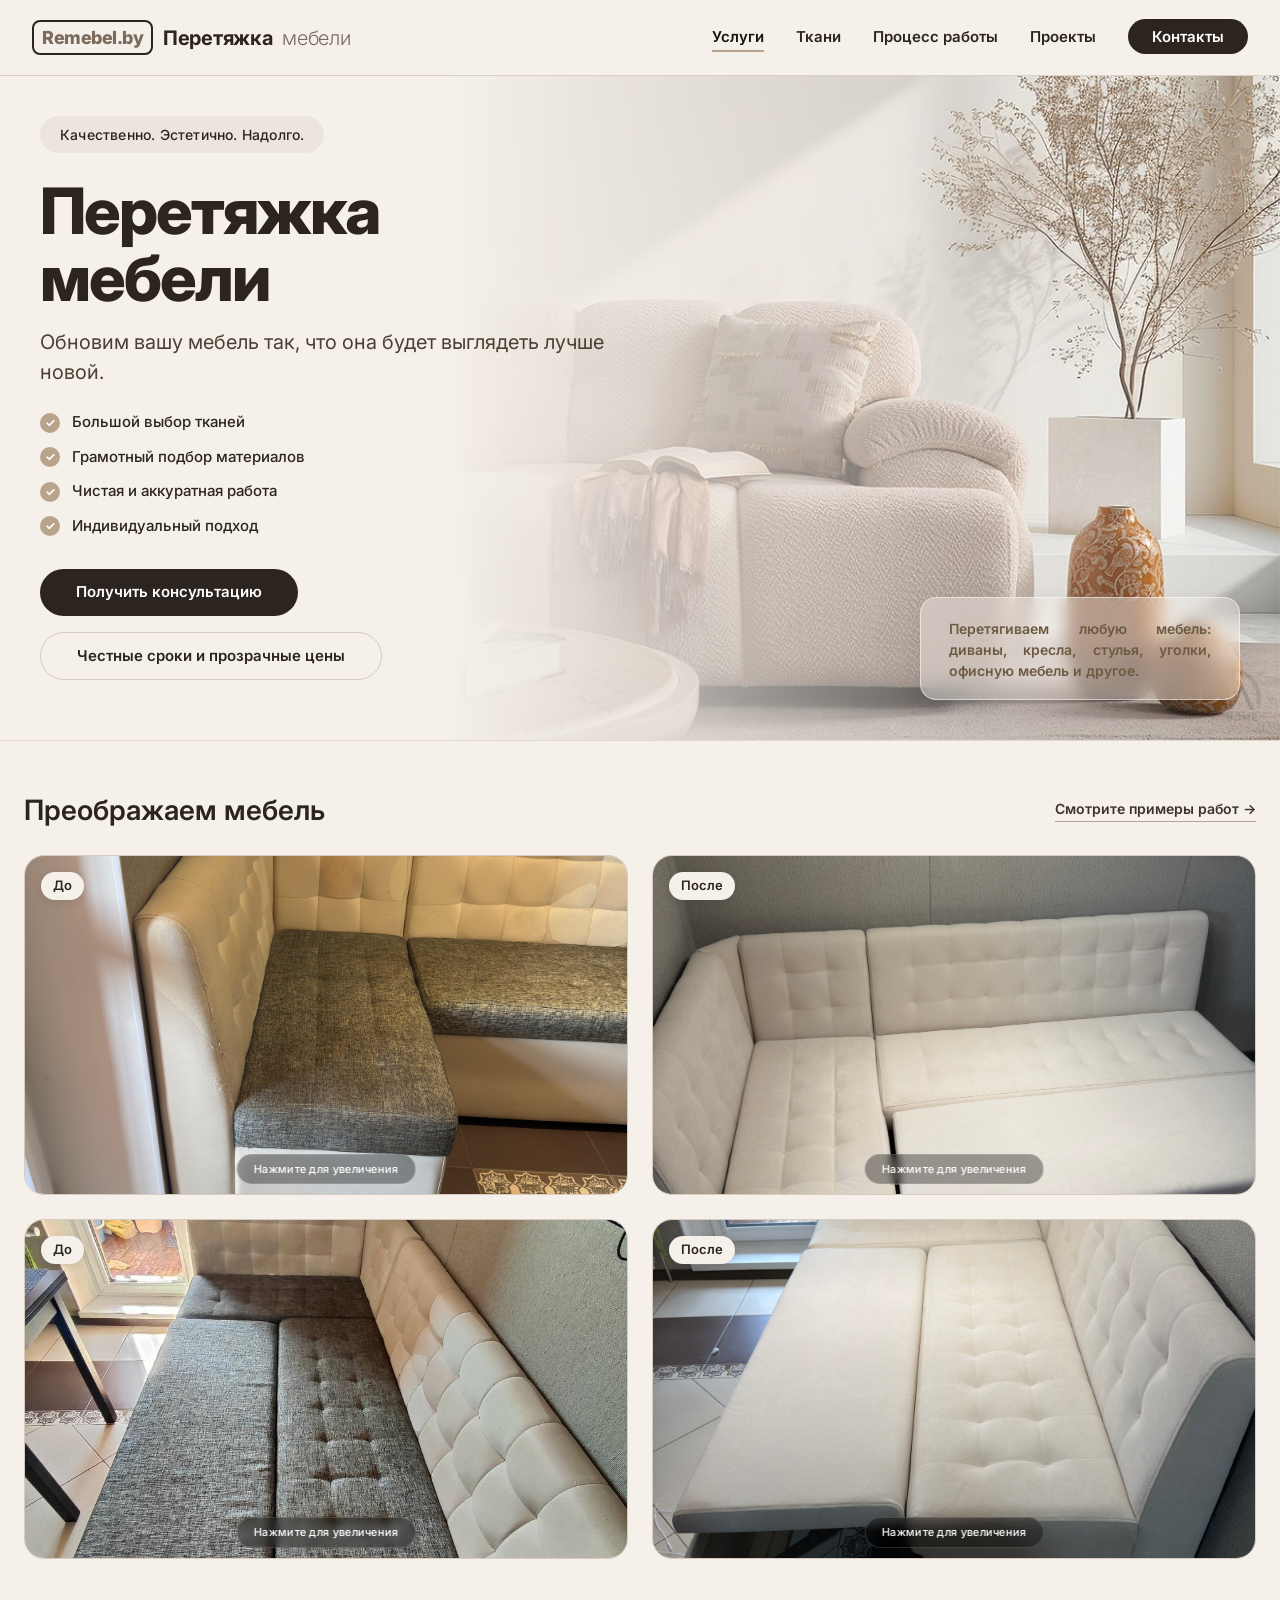
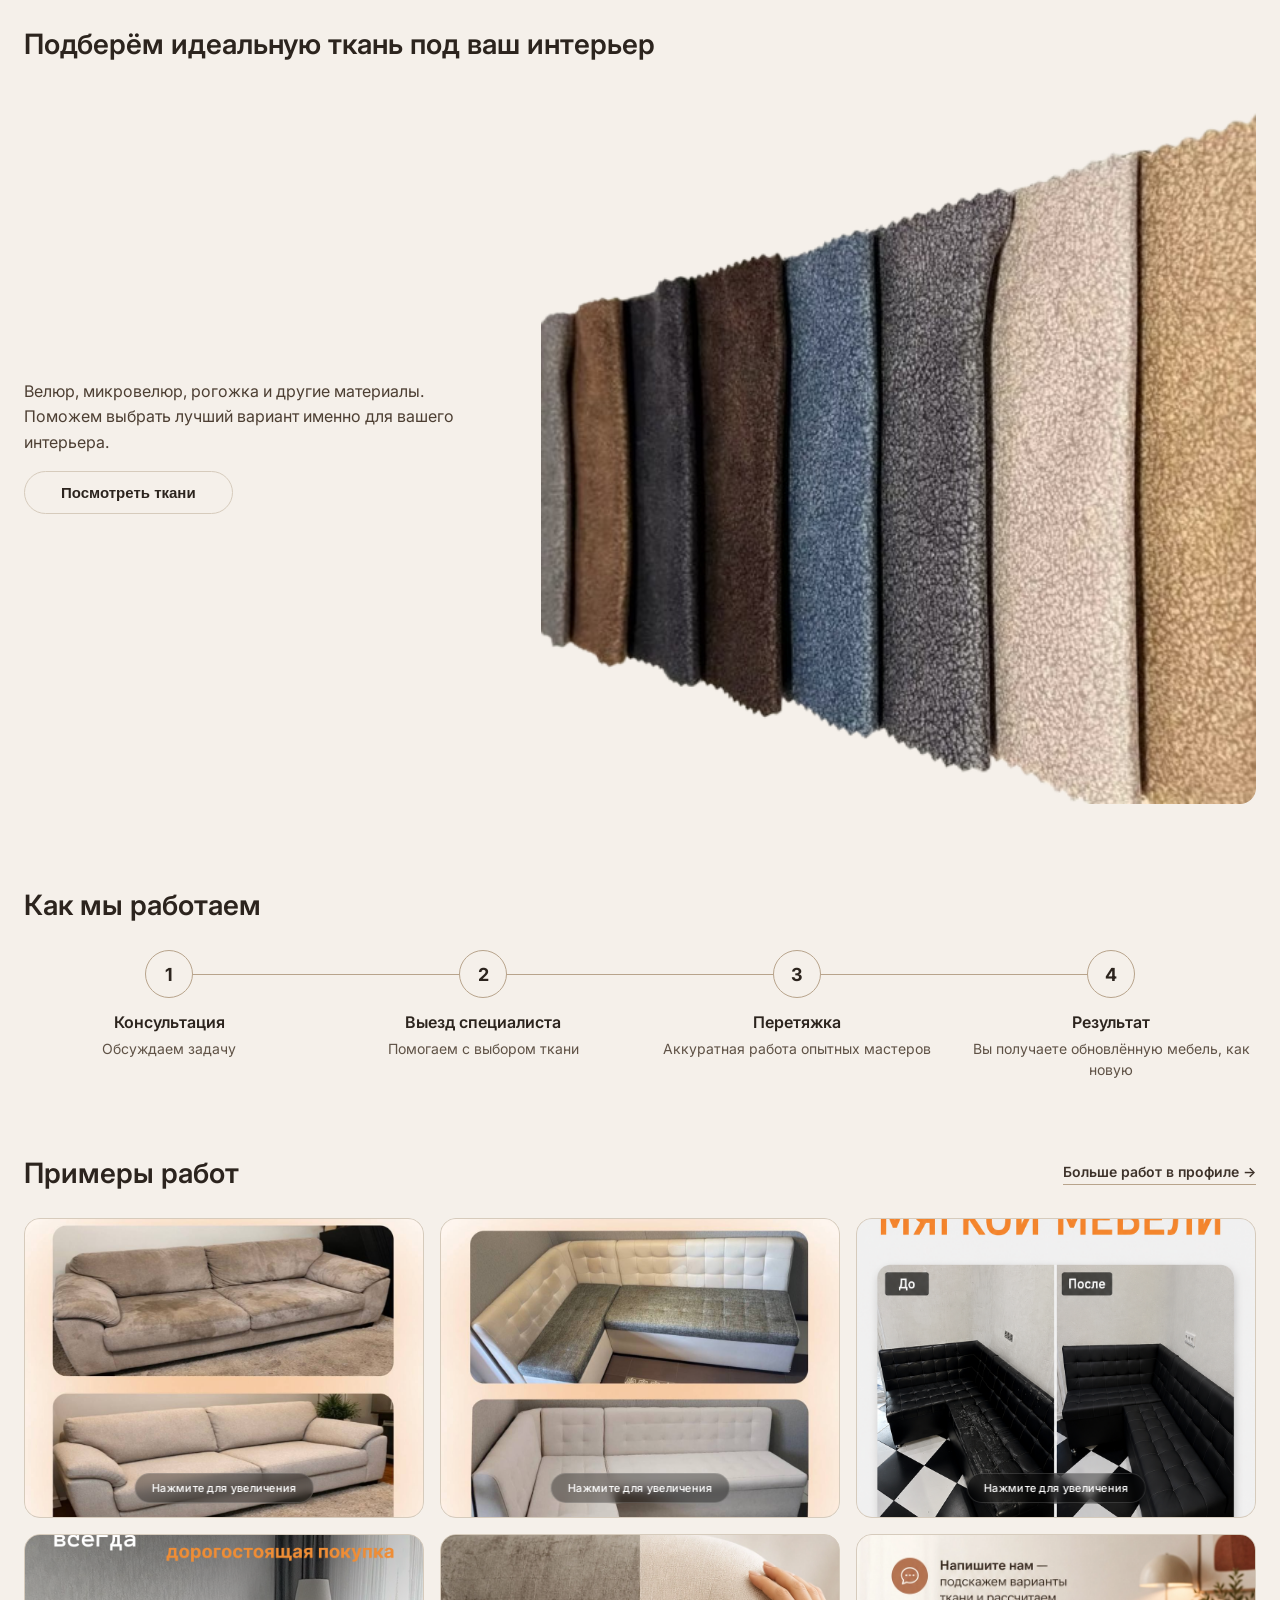
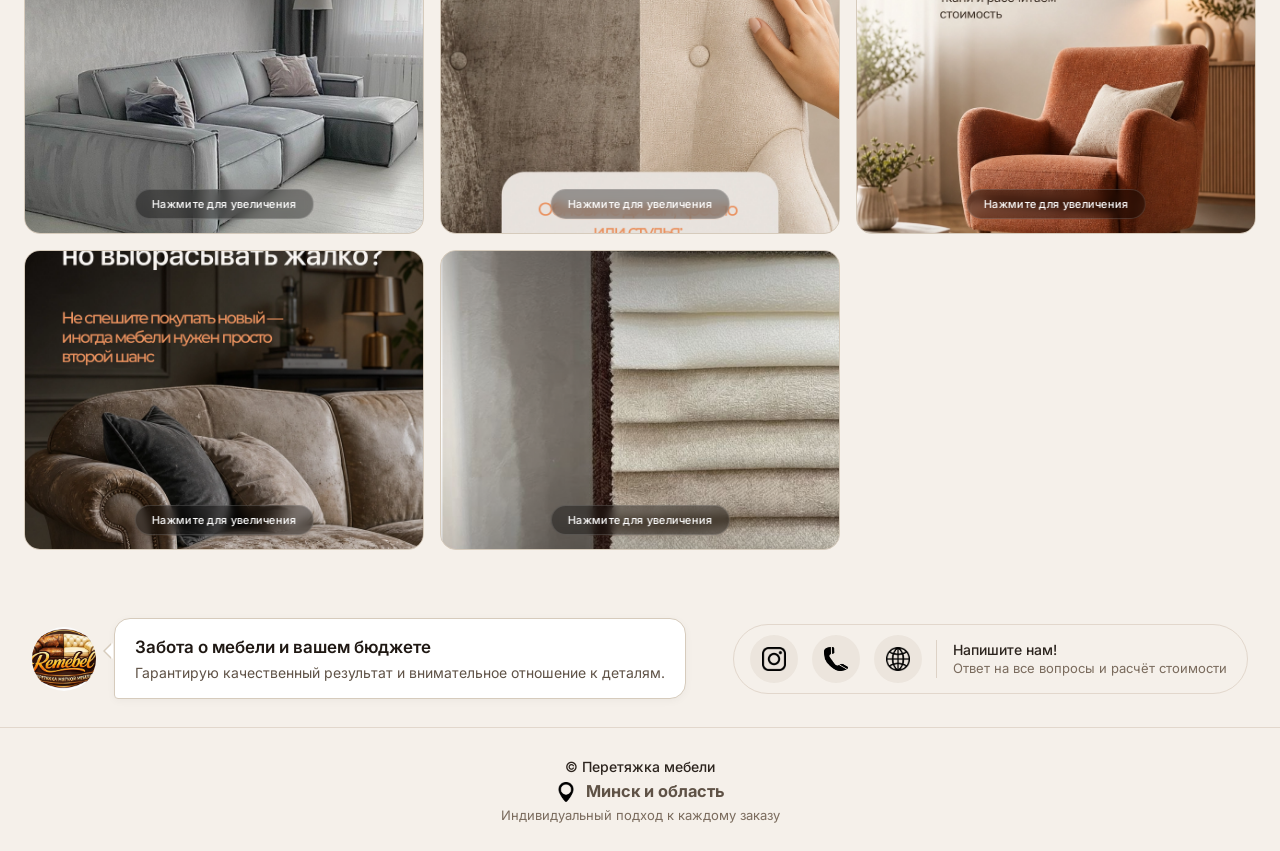
==== commit 3a52da1b: "Update before-after, contact sections" ====
--- a/main.html
+++ b/main.html
@@ -4,6 +4,7 @@
     <meta charset="UTF-8" />
     <meta name="viewport" content="width=device-width, initial-scale=1.0" />
     <title>Перетяжка мебели | Ремонт мебели</title>
+    <link rel="icon" type="image/jpg" href="./images/logo-web.jpg" />
     <link rel="preconnect" href="https://fonts.googleapis.com" />
     <link rel="preconnect" href="https://fonts.gstatic.com" crossorigin />
     <link href="https://fonts.googleapis.com/css2?family=Inter:opsz,wght@14..32,300;14..32,400;14..32,500;14..32,600;14..32,700;14..32,800&display=swap" rel="stylesheet" />
@@ -580,12 +581,34 @@
             position: absolute;
             top: 16px;
             left: 16px;
-            background: #fff;
+            background: #f5f0ea;
             padding: 4px 12px;
             border-radius: 20px;
             font-size: 13px;
             font-weight: 600;
             box-shadow: 0 2px 8px rgba(0, 0, 0, 0.1);
+            z-index: 2;
+        }
+
+        /* Подсказка "Нажмите для увеличения" — всегда видима */
+        .zoom-hint {
+            position: absolute;
+            bottom: 10px;
+            left: 50%;
+            transform: translateX(-50%);
+            background: rgba(0, 0, 0, 0.35);
+            backdrop-filter: blur(4px);
+            color: #fff;
+            font-size: 11px;
+            font-weight: 500;
+            padding: 6px 16px;
+            border-radius: 30px;
+            letter-spacing: 0.3px;
+            pointer-events: none;
+            white-space: nowrap;
+            z-index: 3;
+            border: 1px solid rgba(255, 255, 255, 0.15);
+            opacity: 1;
         }
 
         @media (max-width: 768px) {
@@ -595,6 +618,11 @@
             .ba-grid {
                 grid-template-columns: 1fr;
                 gap: 16px;
+            }
+            .zoom-hint {
+                font-size: 12px;
+                padding: 5px 14px;
+                bottom: 12px;
             }
         }
 
@@ -610,6 +638,12 @@
                 padding: 3px 10px;
                 top: 10px;
                 left: 10px;
+            }
+            .zoom-hint {
+                font-size: 10px;
+                padding: 4px 12px;
+                bottom: 8px;
+                white-space: nowrap;
             }
         }
 
@@ -1024,7 +1058,8 @@
             gap: 16px;
         }
 
-        .gallery-grid .gallery-item {
+        .gallery-item {
+            position: relative;
             border-radius: 16px;
             overflow: hidden;
             border: 1px solid #d6cbbc;
@@ -1034,18 +1069,24 @@
             transition: 0.3s;
         }
 
-        .gallery-grid .gallery-item:hover {
+        .gallery-item:hover {
             transform: scale(1.02);
             box-shadow: 0 8px 24px rgba(0, 0, 0, 0.08);
         }
 
-        .gallery-grid .gallery-item img {
+        .gallery-item img {
             width: 100%;
             height: 100%;
             object-fit: cover;
             display: block;
         }
 
+        /* Подсказка для галереи — всегда видима */
+        .gallery-item .zoom-hint {
+            bottom: 14px;
+            opacity: 1;
+        }
+
         @media (max-width: 992px) {
             .gallery-grid {
                 grid-template-columns: repeat(3, 1fr);
@@ -1061,6 +1102,11 @@
                 grid-template-columns: repeat(2, 1fr);
                 gap: 12px;
             }
+            .gallery-item .zoom-hint {
+                font-size: 12px;
+                padding: 5px 14px;
+                bottom: 12px;
+            }
         }
 
         @media (max-width: 480px) {
@@ -1071,8 +1117,13 @@
                 grid-template-columns: 1fr 1fr;
                 gap: 8px;
             }
-            .gallery-grid .gallery-item {
+            .gallery-item {
                 border-radius: 10px;
+            }
+            .gallery-item .zoom-hint {
+                font-size: 10px;
+                padding: 4px 12px;
+                bottom: 8px;
             }
         }
 
@@ -1502,8 +1553,8 @@
         <ul class="nav-links" id="navLinks">
             <li><a href="#services" class="active">Услуги</a></li>
             <li><a href="#fabric">Ткани</a></li>
+            <li><a href="#about">Процесс работы</a></li>
             <li><a href="#gallery">Проекты</a></li>
-            <li><a href="#about">Процесс работы</a></li>
             <li><a href="#consult" class="contact-link">Контакты</a></li>
         </ul>
     </nav>
@@ -1547,10 +1598,22 @@
                     <div class="ba-card" onclick="openLightbox(this.querySelector('img').src)">
                         <div class="ba-label">До</div>
                         <img src="./images/IMG_1735.JPG" alt="мебель до" onerror="this.src='./images/OurWork02.PNG'" />
+                        <span class="zoom-hint">Нажмите для увеличения</span>
                     </div>
                     <div class="ba-card" onclick="openLightbox(this.querySelector('img').src)">
                         <div class="ba-label">После</div>
                         <img src="./images/IMG_1737.JPG" alt="мебель после" onerror="this.src='./images/OurWork03.PNG'" />
+                        <span class="zoom-hint">Нажмите для увеличения</span>
+                    </div>
+                    <div class="ba-card" onclick="openLightbox(this.querySelector('img').src)">
+                        <div class="ba-label">До</div>
+                        <img src="./images/IMG_2830.JPG" alt="мебель до" onerror="this.src='./images/IMG_2830.JPG'" />
+                        <span class="zoom-hint">Нажмите для увеличения</span>
+                    </div>
+                    <div class="ba-card" onclick="openLightbox(this.querySelector('img').src)">
+                        <div class="ba-label">После</div>
+                        <img src="./images/IMG_2831.JPG" alt="мебель после" onerror="this.src='./images/IMG_2831.JPG'" />
+                        <span class="zoom-hint">Нажмите для увеличения</span>
                     </div>
                 </div>
             </div>
@@ -1578,12 +1641,12 @@
                     <div class="step-card">
                         <div class="step-num">1</div>
                         <h4>Консультация</h4>
-                        <p>Обсуждаем задачу, материалы и сроки</p>
+                        <p>Обсуждаем задачу</p>
                     </div>
                     <div class="step-card">
                         <div class="step-num">2</div>
-                        <h4>Подбор ткани</h4>
-                        <p>Помогаем выбрать лучший вариант</p>
+                        <h4>Выезд специалиста</h4>
+                        <p>Помогаем с выбором ткани</p>
                     </div>
                     <div class="step-card">
                         <div class="step-num">3</div>
@@ -1606,23 +1669,37 @@
                     <a href="https://www.instagram.com/remebel.by" target="_blank" class="section-link">Больше работ в профиле →</a>
                 </h2>
                 <div class="gallery-grid">
+                     <div class="gallery-item" onclick="openLightbox(this.querySelector('img').src)">
+                        <img src="./images/220022.jpg" alt="работа -1" onerror="this.outerHTML='<div style=\'width:100%;height:100%;display:flex;align-items:center;justify-content:center;background:#d9cec2;font-size:2rem;\'>📷</div>'" />
+                        <span class="zoom-hint">Нажмите для увеличения</span>
+                    </div>
+                    <div class="gallery-item" onclick="openLightbox(this.querySelector('img').src)">
+                        <img src="./images/110011.jpg" alt="работа 0" onerror="this.outerHTML='<div style=\'width:100%;height:100%;display:flex;align-items:center;justify-content:center;background:#d9cec2;font-size:2rem;\'>📷</div>'" />
+                        <span class="zoom-hint">Нажмите для увеличения</span>
+                    </div>
                     <div class="gallery-item" onclick="openLightbox(this.querySelector('img').src)">
                         <img src="./images/OurWork02.PNG" alt="работа 1" onerror="this.outerHTML='<div style=\'width:100%;height:100%;display:flex;align-items:center;justify-content:center;background:#d9cec2;font-size:2rem;\'>📷</div>'" />
+                        <span class="zoom-hint">Нажмите для увеличения</span>
                     </div>
                     <div class="gallery-item" onclick="openLightbox(this.querySelector('img').src)">
                         <img src="./images/OurWork03.PNG" alt="работа 2" onerror="this.outerHTML='<div style=\'width:100%;height:100%;display:flex;align-items:center;justify-content:center;background:#d9cec2;font-size:2rem;\'>📷</div>'" />
+                        <span class="zoom-hint">Нажмите для увеличения</span>
                     </div>
                     <div class="gallery-item" onclick="openLightbox(this.querySelector('img').src)">
                         <img src="./images/OurWork04.PNG" alt="работа 3" onerror="this.outerHTML='<div style=\'width:100%;height:100%;display:flex;align-items:center;justify-content:center;background:#d9cec2;font-size:2rem;\'>📷</div>'" />
+                        <span class="zoom-hint">Нажмите для увеличения</span>
                     </div>
                     <div class="gallery-item" onclick="openLightbox(this.querySelector('img').src)">
                         <img src="./images/OurWork05.PNG" alt="работа 4" onerror="this.outerHTML='<div style=\'width:100%;height:100%;display:flex;align-items:center;justify-content:center;background:#d9cec2;font-size:2rem;\'>📷</div>'" />
+                        <span class="zoom-hint">Нажмите для увеличения</span>
                     </div>
                     <div class="gallery-item" onclick="openLightbox(this.querySelector('img').src)">
                         <img src="./images/OurWork06.PNG" alt="работа 5" onerror="this.outerHTML='<div style=\'width:100%;height:100%;display:flex;align-items:center;justify-content:center;background:#d9cec2;font-size:2rem;\'>📷</div>'" />
+                        <span class="zoom-hint">Нажмите для увеличения</span>
                     </div>
                     <div class="gallery-item" onclick="openLightbox(this.querySelector('img').src)">
                         <img src="./images/OurWork07.PNG" alt="работа 6" onerror="this.outerHTML='<div style=\'width:100%;height:100%;display:flex;align-items:center;justify-content:center;background:#d9cec2;font-size:2rem;\'>📷</div>'" />
+                        <span class="zoom-hint">Нажмите для увеличения</span>
                     </div>
                 </div>
             </div>
@@ -1632,7 +1709,7 @@
             <div class="container">
                 <div class="bottom-info">
                     <div class="avatar">
-                        <img src="./images/employee-preview.png" alt="сотрудник" />
+                        <img src="./images/logo-web.jpg" alt="сотрудник" />
                     </div>
                     <div class="speech-bubble">
                         <h3>Забота о мебели и вашем бюджете</h3>
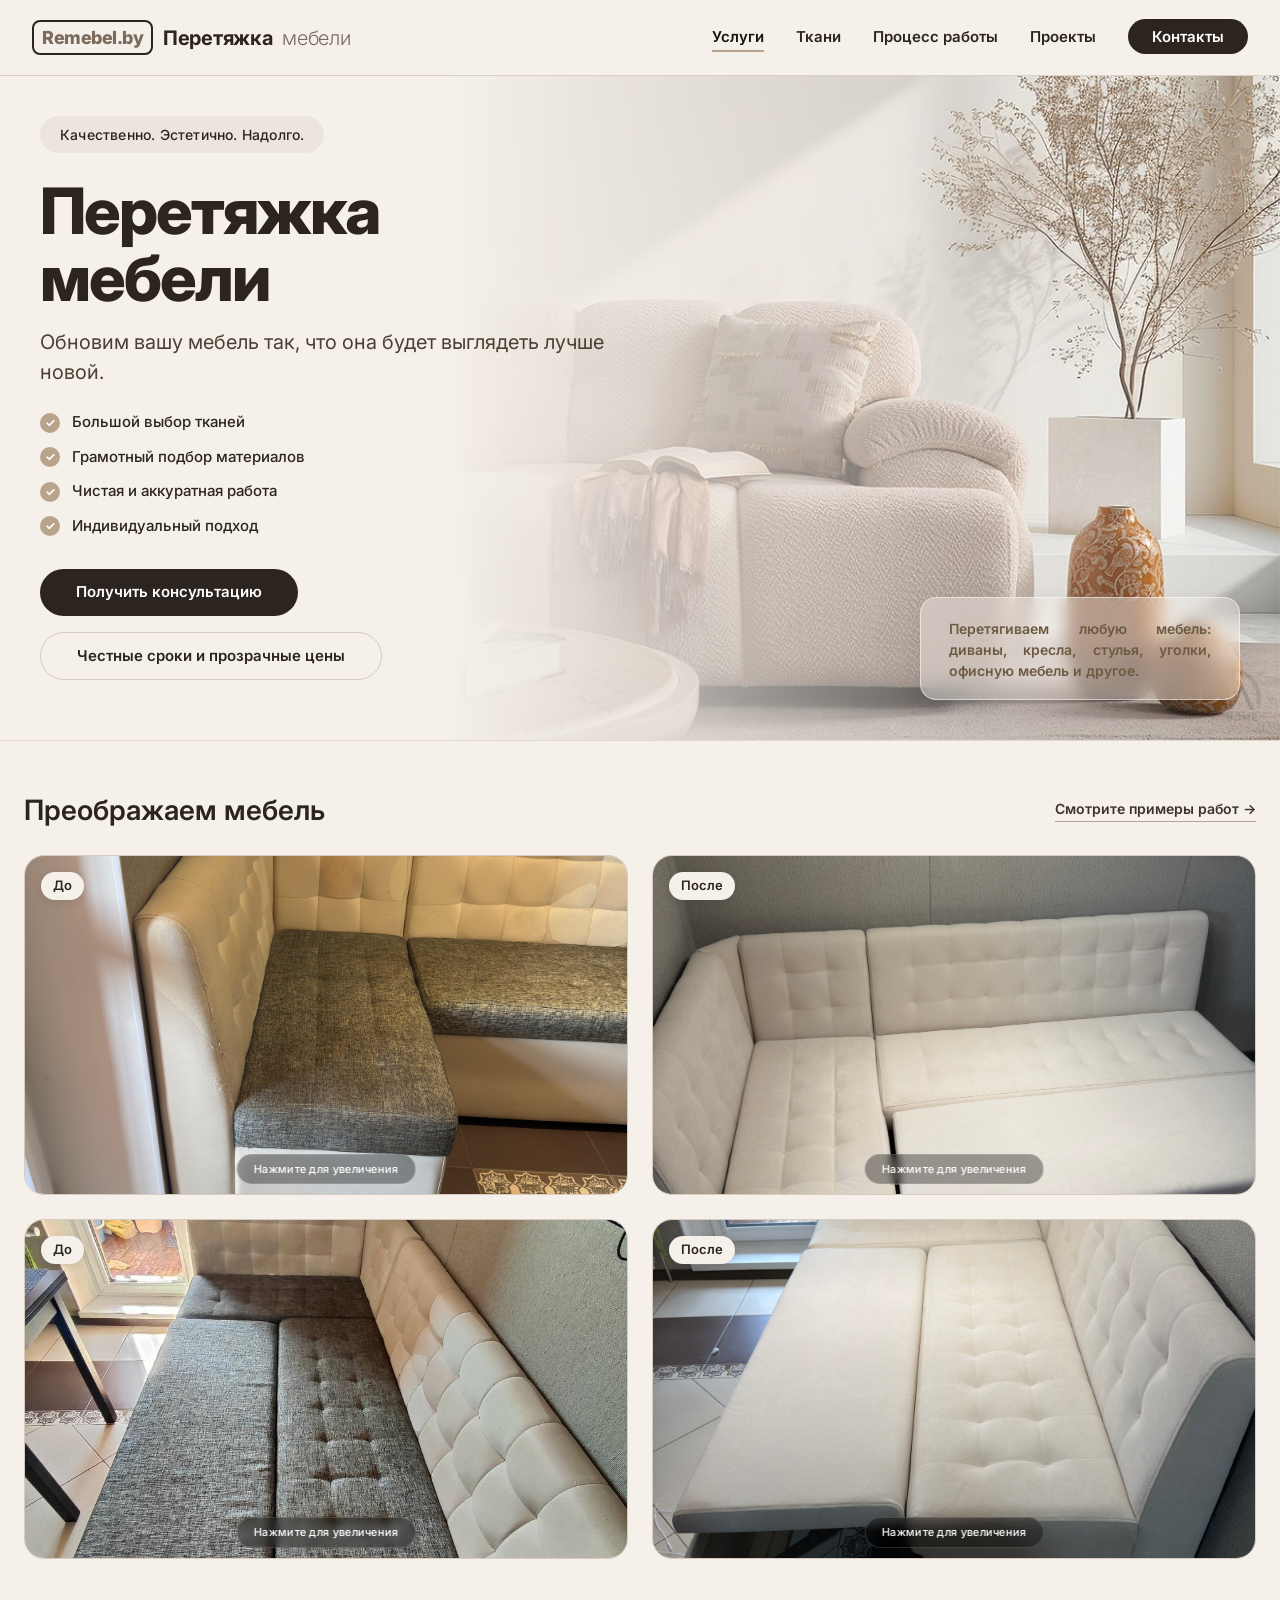
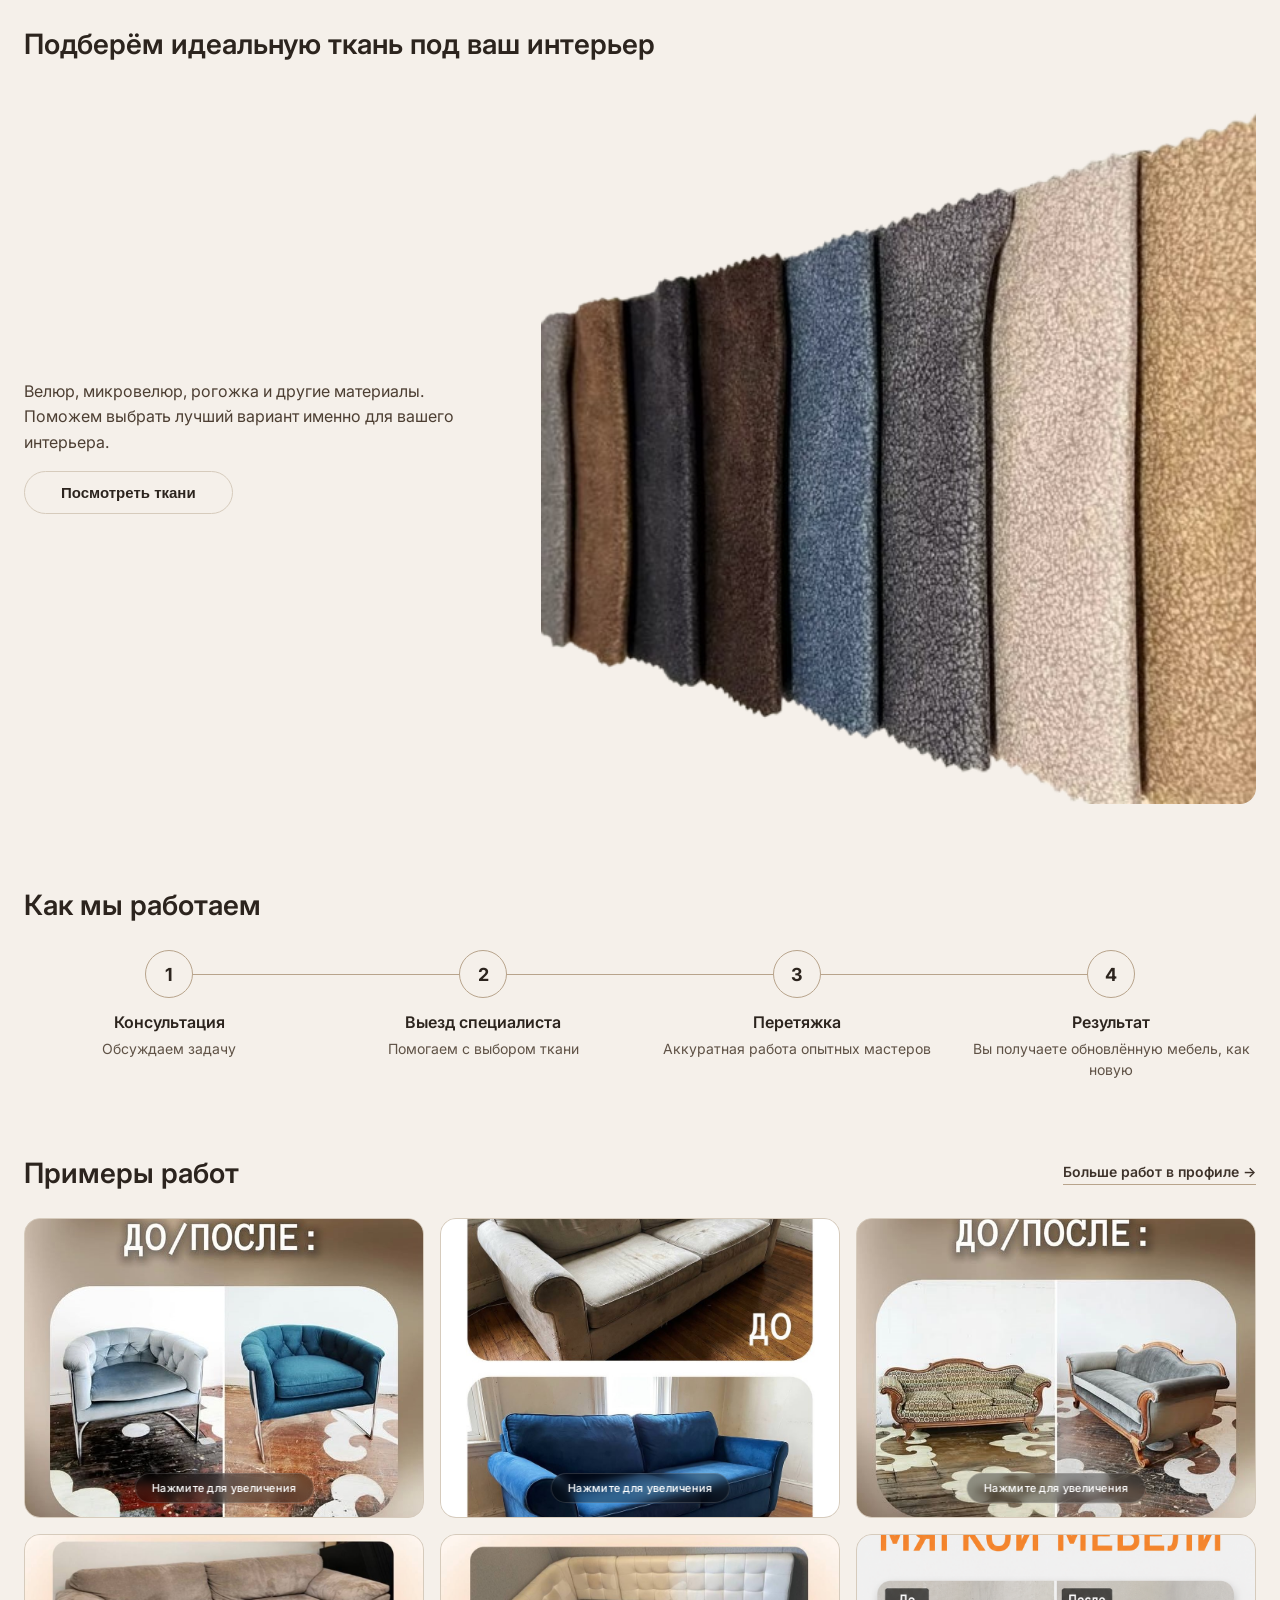
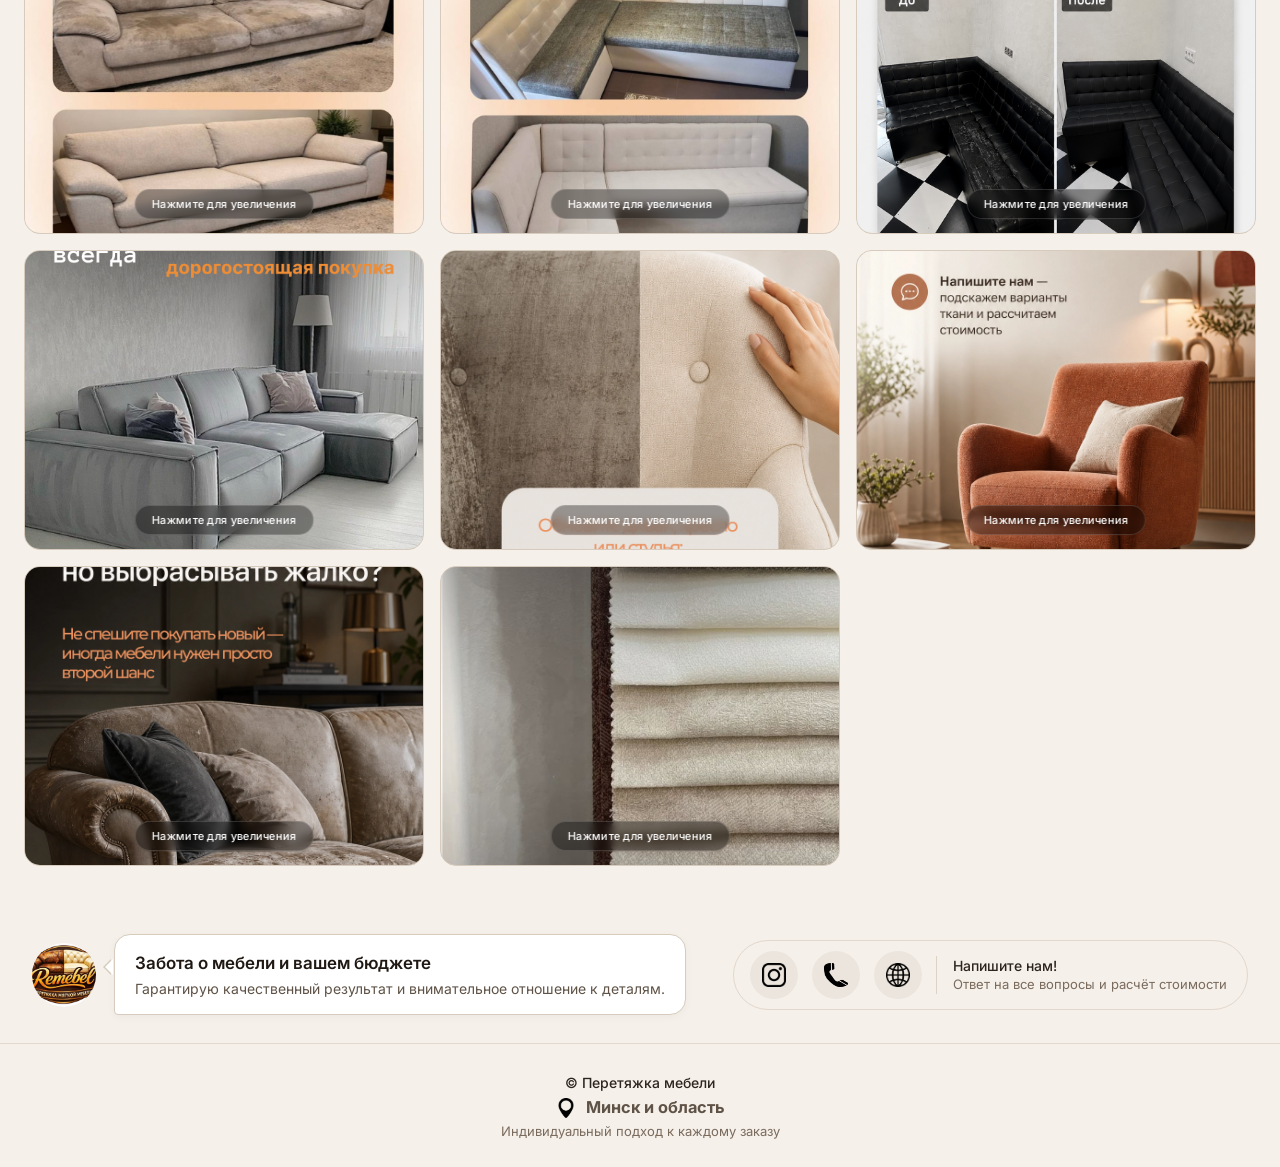
==== commit 7b5dba1f: "Update structure" ====
--- a/main.html
+++ b/main.html
@@ -1669,36 +1669,48 @@
                     <a href="https://www.instagram.com/remebel.by" target="_blank" class="section-link">Больше работ в профиле →</a>
                 </h2>
                 <div class="gallery-grid">
-                     <div class="gallery-item" onclick="openLightbox(this.querySelector('img').src)">
-                        <img src="./images/220022.jpg" alt="работа -1" onerror="this.outerHTML='<div style=\'width:100%;height:100%;display:flex;align-items:center;justify-content:center;background:#d9cec2;font-size:2rem;\'>📷</div>'" />
+                    <div class="gallery-item" onclick="openLightbox(this.querySelector('img').src)">
+                        <img src="./images/work01.jpg" alt="работа 1" onerror="this.outerHTML='<div style=\'width:100%;height:100%;display:flex;align-items:center;justify-content:center;background:#d9cec2;font-size:2rem;\'>📷</div>'" />
                         <span class="zoom-hint">Нажмите для увеличения</span>
                     </div>
                     <div class="gallery-item" onclick="openLightbox(this.querySelector('img').src)">
-                        <img src="./images/110011.jpg" alt="работа 0" onerror="this.outerHTML='<div style=\'width:100%;height:100%;display:flex;align-items:center;justify-content:center;background:#d9cec2;font-size:2rem;\'>📷</div>'" />
+                        <img src="./images/work03.jpg" alt="работа 2" onerror="this.outerHTML='<div style=\'width:100%;height:100%;display:flex;align-items:center;justify-content:center;background:#d9cec2;font-size:2rem;\'>📷</div>'" />
                         <span class="zoom-hint">Нажмите для увеличения</span>
                     </div>
                     <div class="gallery-item" onclick="openLightbox(this.querySelector('img').src)">
-                        <img src="./images/OurWork02.PNG" alt="работа 1" onerror="this.outerHTML='<div style=\'width:100%;height:100%;display:flex;align-items:center;justify-content:center;background:#d9cec2;font-size:2rem;\'>📷</div>'" />
+                        <img src="./images/work05.jpg" alt="работа 3" onerror="this.outerHTML='<div style=\'width:100%;height:100%;display:flex;align-items:center;justify-content:center;background:#d9cec2;font-size:2rem;\'>📷</div>'" />
                         <span class="zoom-hint">Нажмите для увеличения</span>
                     </div>
                     <div class="gallery-item" onclick="openLightbox(this.querySelector('img').src)">
-                        <img src="./images/OurWork03.PNG" alt="работа 2" onerror="this.outerHTML='<div style=\'width:100%;height:100%;display:flex;align-items:center;justify-content:center;background:#d9cec2;font-size:2rem;\'>📷</div>'" />
+                        <img src="./images/220022.jpg" alt="работа 4" onerror="this.outerHTML='<div style=\'width:100%;height:100%;display:flex;align-items:center;justify-content:center;background:#d9cec2;font-size:2rem;\'>📷</div>'" />
                         <span class="zoom-hint">Нажмите для увеличения</span>
                     </div>
                     <div class="gallery-item" onclick="openLightbox(this.querySelector('img').src)">
-                        <img src="./images/OurWork04.PNG" alt="работа 3" onerror="this.outerHTML='<div style=\'width:100%;height:100%;display:flex;align-items:center;justify-content:center;background:#d9cec2;font-size:2rem;\'>📷</div>'" />
+                        <img src="./images/110011.jpg" alt="работа 5" onerror="this.outerHTML='<div style=\'width:100%;height:100%;display:flex;align-items:center;justify-content:center;background:#d9cec2;font-size:2rem;\'>📷</div>'" />
                         <span class="zoom-hint">Нажмите для увеличения</span>
                     </div>
                     <div class="gallery-item" onclick="openLightbox(this.querySelector('img').src)">
-                        <img src="./images/OurWork05.PNG" alt="работа 4" onerror="this.outerHTML='<div style=\'width:100%;height:100%;display:flex;align-items:center;justify-content:center;background:#d9cec2;font-size:2rem;\'>📷</div>'" />
+                        <img src="./images/OurWork02.PNG" alt="работа 6" onerror="this.outerHTML='<div style=\'width:100%;height:100%;display:flex;align-items:center;justify-content:center;background:#d9cec2;font-size:2rem;\'>📷</div>'" />
                         <span class="zoom-hint">Нажмите для увеличения</span>
                     </div>
                     <div class="gallery-item" onclick="openLightbox(this.querySelector('img').src)">
-                        <img src="./images/OurWork06.PNG" alt="работа 5" onerror="this.outerHTML='<div style=\'width:100%;height:100%;display:flex;align-items:center;justify-content:center;background:#d9cec2;font-size:2rem;\'>📷</div>'" />
+                        <img src="./images/OurWork03.PNG" alt="работа 7" onerror="this.outerHTML='<div style=\'width:100%;height:100%;display:flex;align-items:center;justify-content:center;background:#d9cec2;font-size:2rem;\'>📷</div>'" />
                         <span class="zoom-hint">Нажмите для увеличения</span>
                     </div>
                     <div class="gallery-item" onclick="openLightbox(this.querySelector('img').src)">
-                        <img src="./images/OurWork07.PNG" alt="работа 6" onerror="this.outerHTML='<div style=\'width:100%;height:100%;display:flex;align-items:center;justify-content:center;background:#d9cec2;font-size:2rem;\'>📷</div>'" />
+                        <img src="./images/OurWork04.PNG" alt="работа 8" onerror="this.outerHTML='<div style=\'width:100%;height:100%;display:flex;align-items:center;justify-content:center;background:#d9cec2;font-size:2rem;\'>📷</div>'" />
+                        <span class="zoom-hint">Нажмите для увеличения</span>
+                    </div>
+                    <div class="gallery-item" onclick="openLightbox(this.querySelector('img').src)">
+                        <img src="./images/OurWork05.PNG" alt="работа 9" onerror="this.outerHTML='<div style=\'width:100%;height:100%;display:flex;align-items:center;justify-content:center;background:#d9cec2;font-size:2rem;\'>📷</div>'" />
+                        <span class="zoom-hint">Нажмите для увеличения</span>
+                    </div>
+                    <div class="gallery-item" onclick="openLightbox(this.querySelector('img').src)">
+                        <img src="./images/OurWork06.PNG" alt="работа 10" onerror="this.outerHTML='<div style=\'width:100%;height:100%;display:flex;align-items:center;justify-content:center;background:#d9cec2;font-size:2rem;\'>📷</div>'" />
+                        <span class="zoom-hint">Нажмите для увеличения</span>
+                    </div>
+                    <div class="gallery-item" onclick="openLightbox(this.querySelector('img').src)">
+                        <img src="./images/OurWork07.PNG" alt="работа 11" onerror="this.outerHTML='<div style=\'width:100%;height:100%;display:flex;align-items:center;justify-content:center;background:#d9cec2;font-size:2rem;\'>📷</div>'" />
                         <span class="zoom-hint">Нажмите для увеличения</span>
                     </div>
                 </div>
